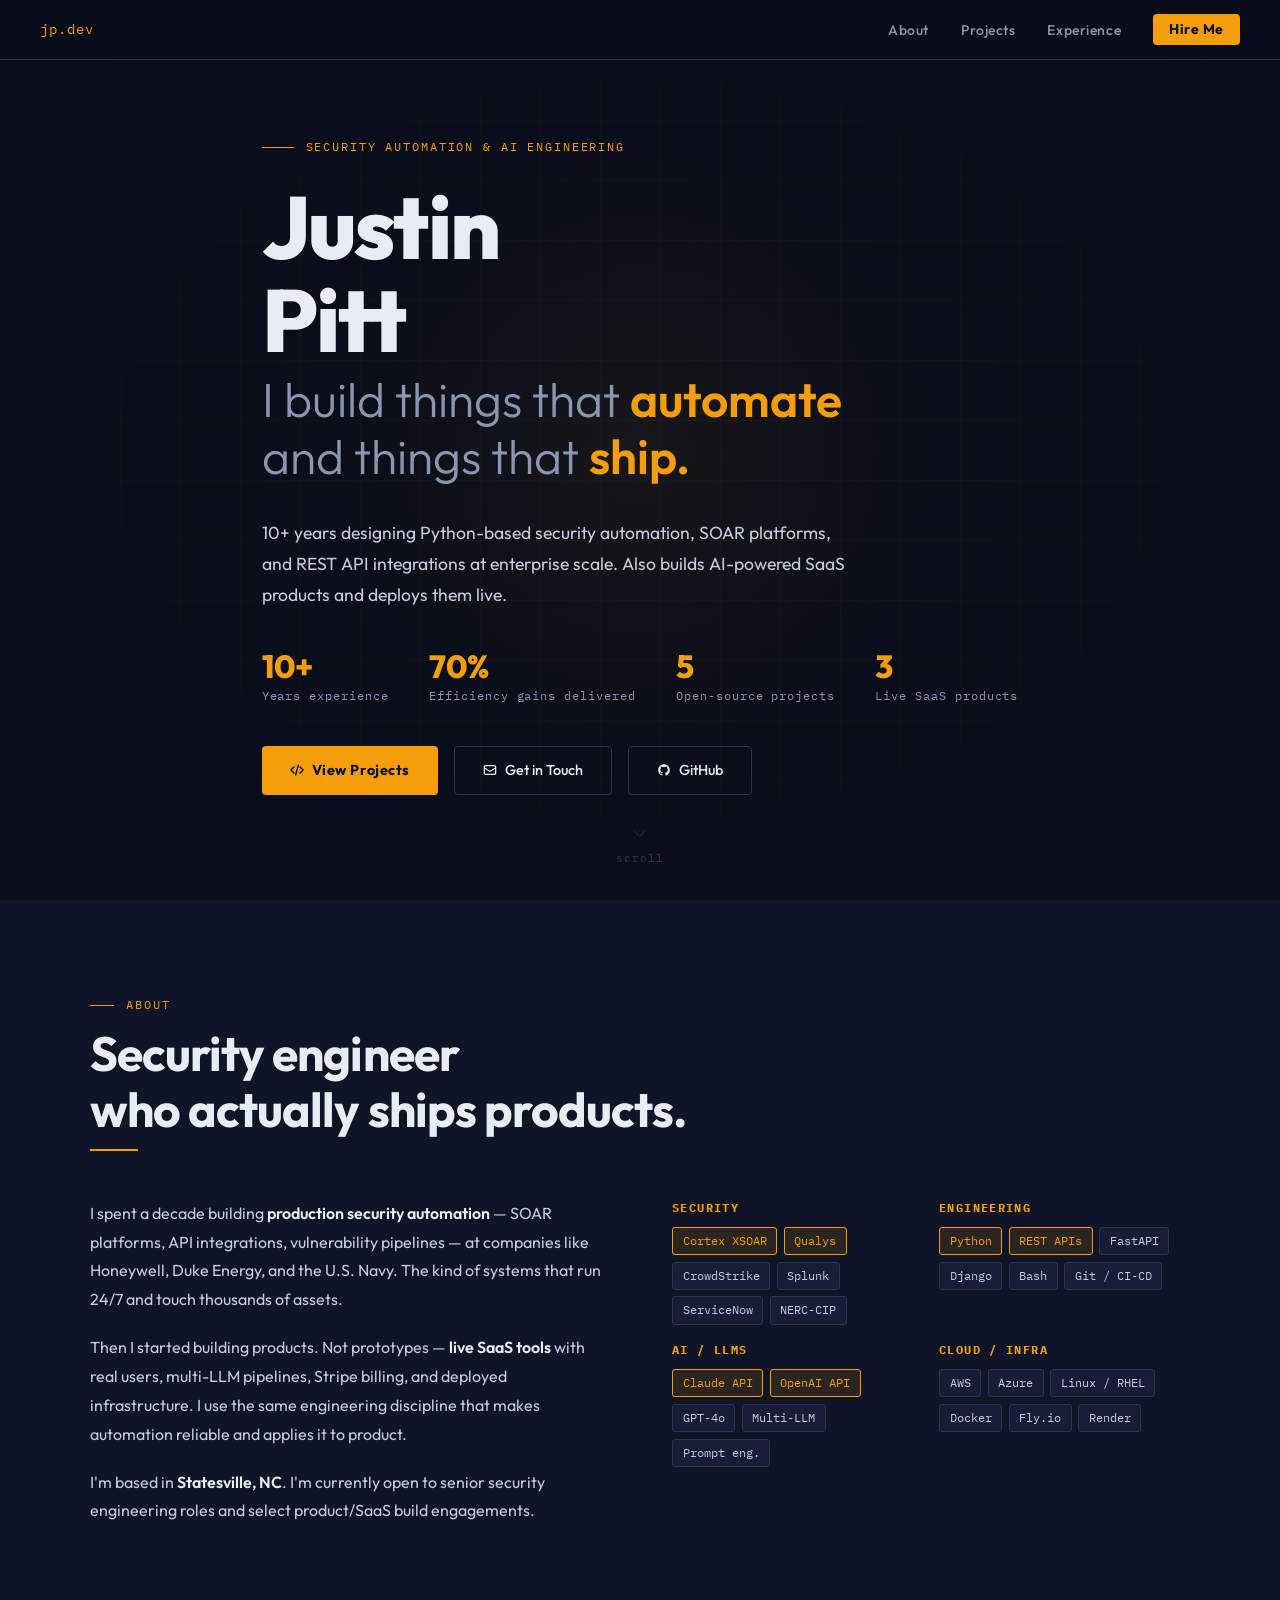
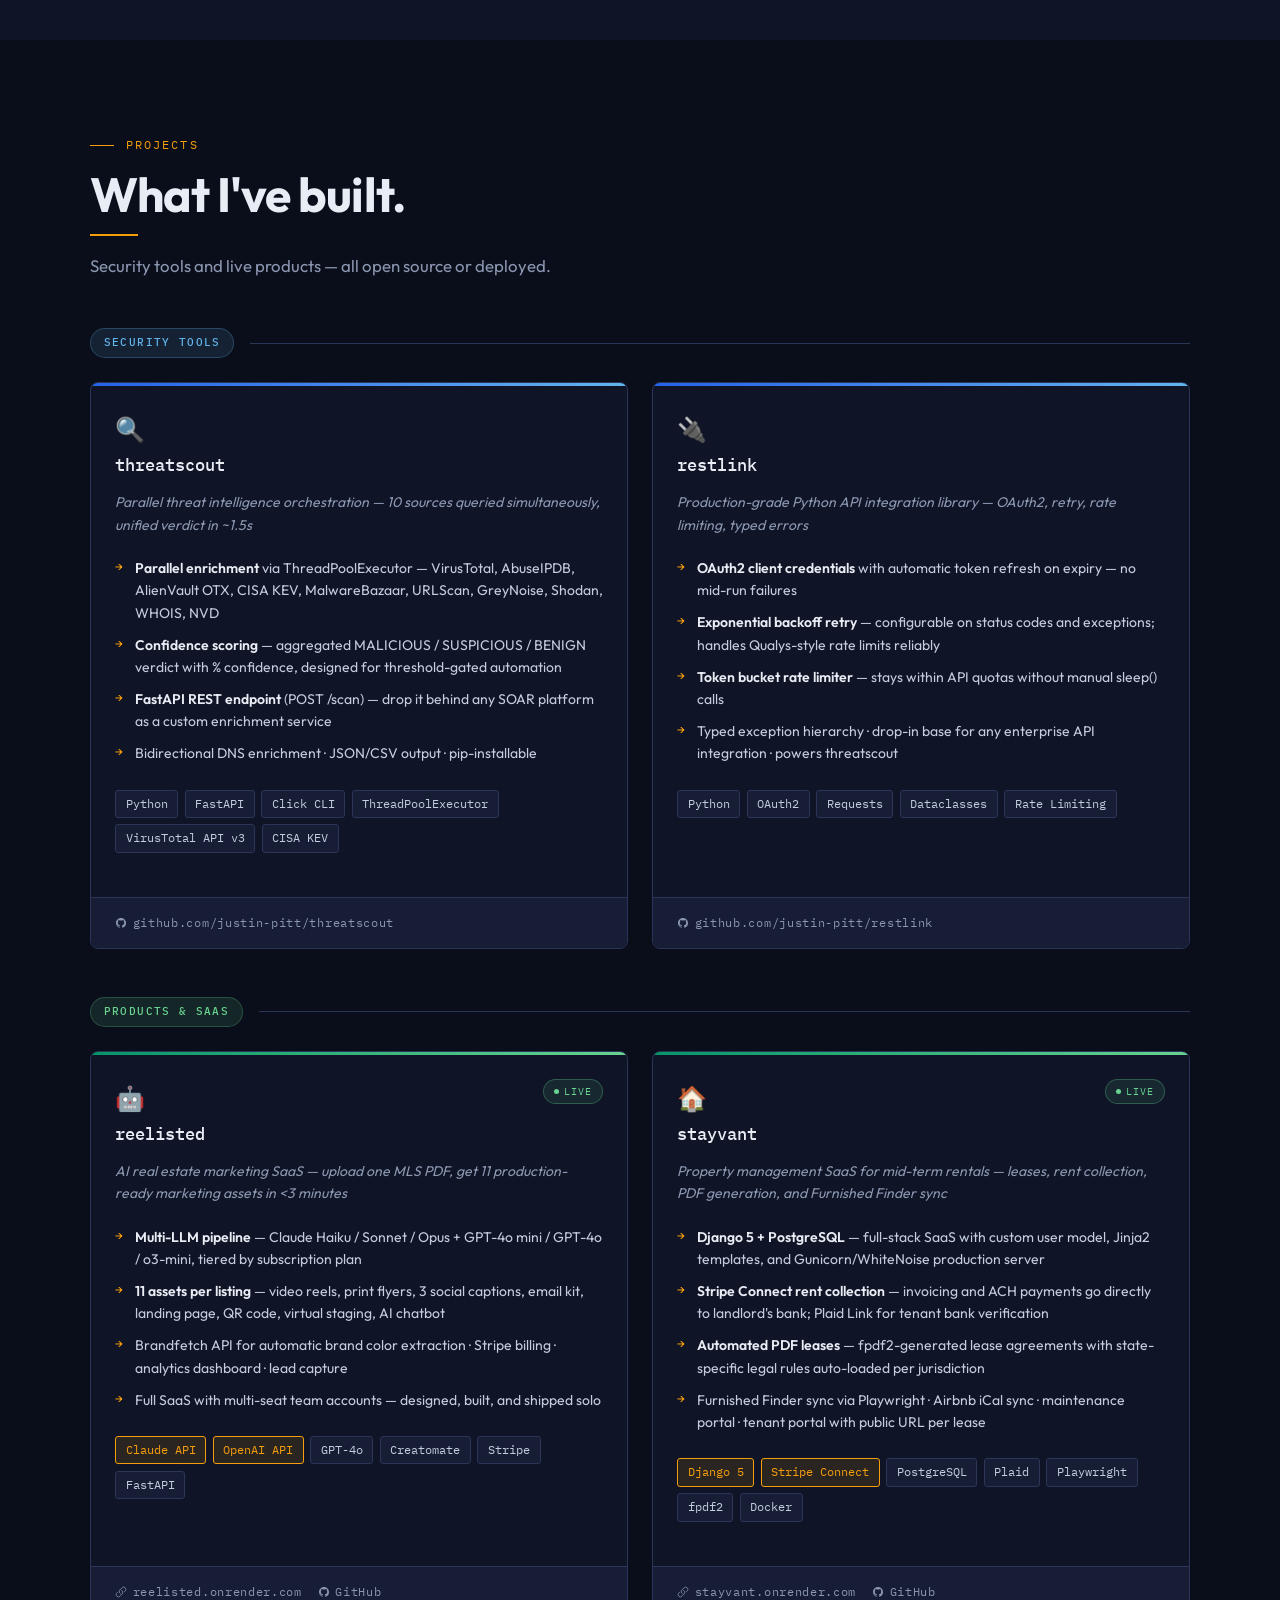
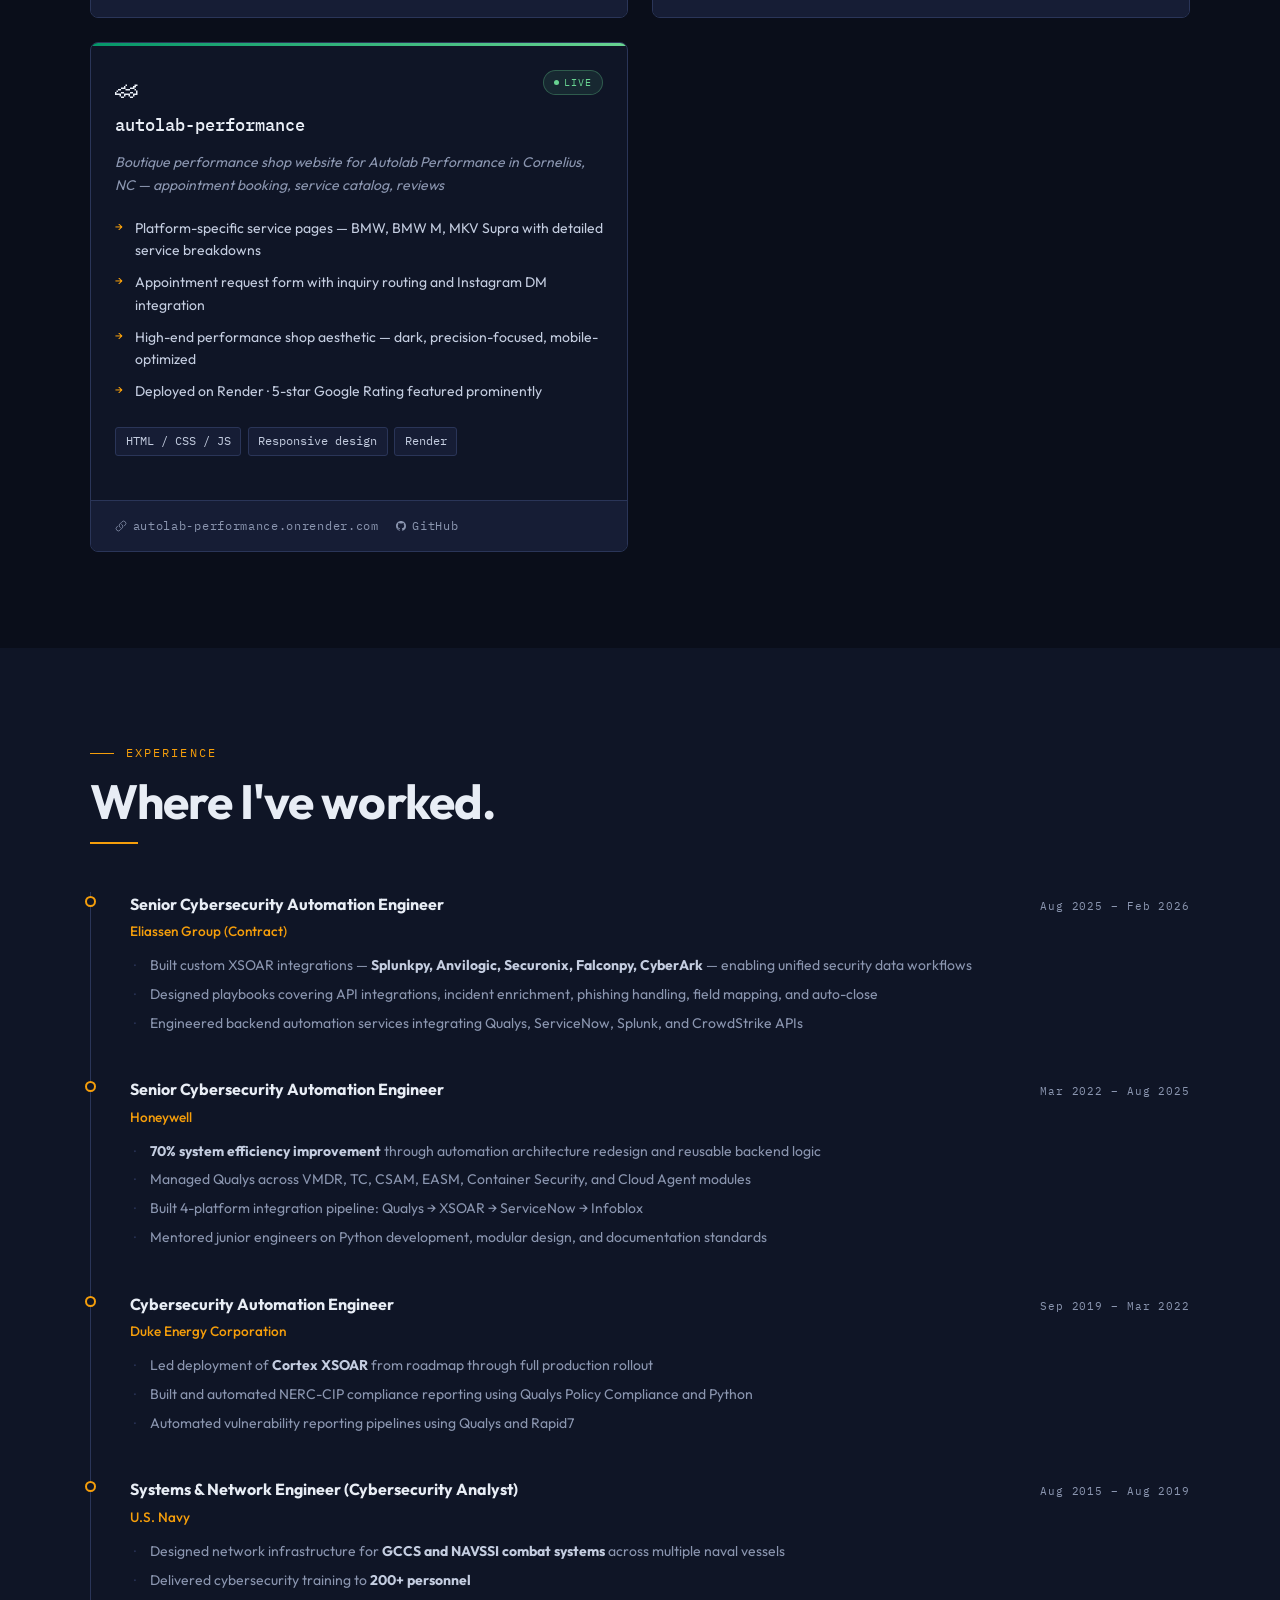
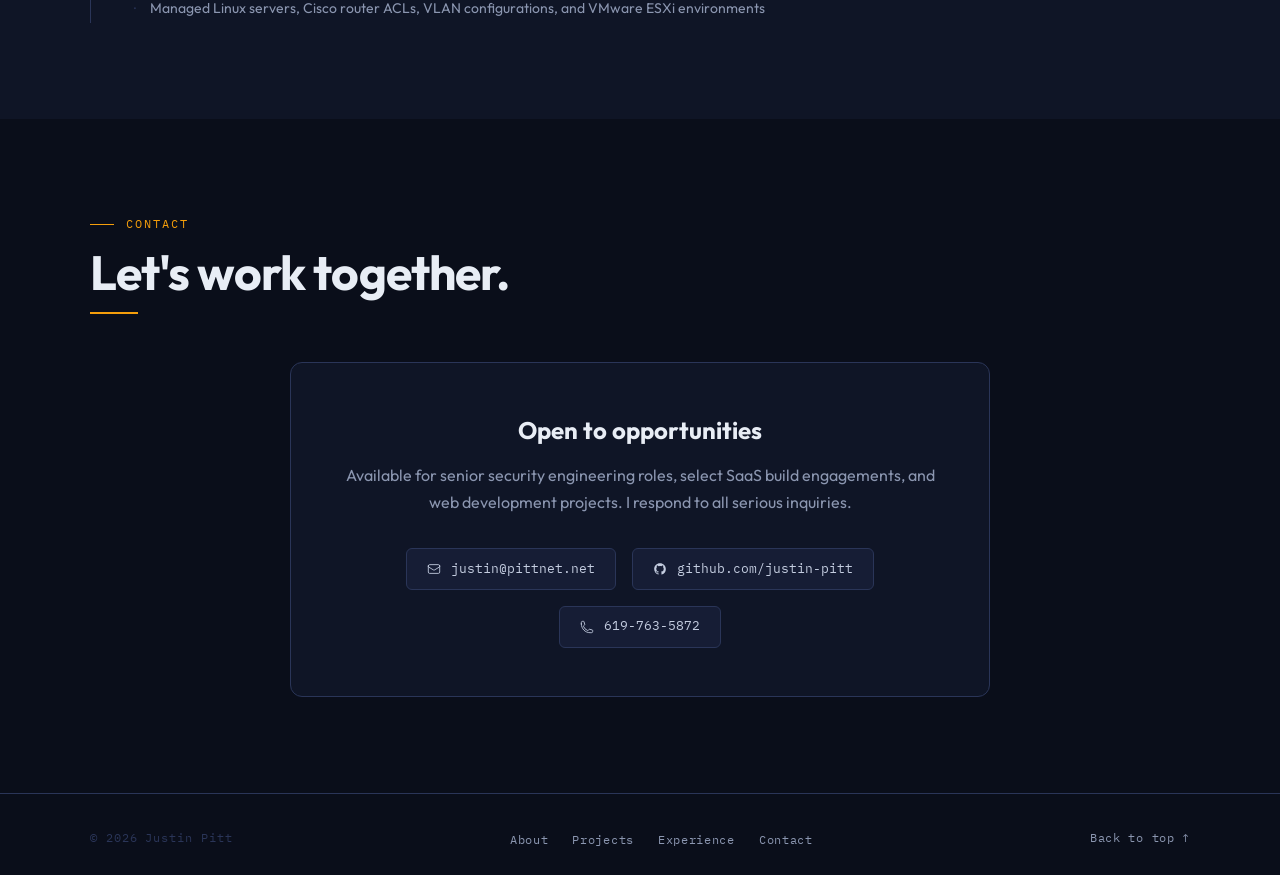
==== index.html @ 59962d09 "Initial portfolio site — split HTML/CSS/JS, add stayvant, mobile nav - Split monolithic portfolio_in" ====
<!DOCTYPE html>
<html lang="en">
<head>
  <meta charset="UTF-8" />
  <meta name="viewport" content="width=device-width, initial-scale=1.0" />
  <title>Justin Pitt — Security Automation & AI Engineering</title>
  <meta name="description" content="Senior cybersecurity automation engineer and product builder. 10+ years building SOAR platforms, Python integrations, and AI-powered products." />

  <!-- Open Graph -->
  <meta property="og:title" content="Justin Pitt — Security Automation & AI Engineering" />
  <meta property="og:description" content="Senior cybersecurity automation engineer and product builder. 10+ years building SOAR platforms, Python integrations, and AI-powered products." />
  <meta property="og:type" content="website" />

  <!-- Favicon -->
  <link rel="icon" href="data:image/svg+xml,<svg xmlns='http://www.w3.org/2000/svg' viewBox='0 0 100 100'><rect width='100' height='100' rx='12' fill='%230a0e1a'/><text x='50' y='68' font-family='monospace' font-size='52' font-weight='bold' fill='%23f59e0b' text-anchor='middle'>JP</text></svg>" />

  <link rel="preconnect" href="https://fonts.googleapis.com" />
  <link rel="preconnect" href="https://fonts.gstatic.com" crossorigin />
  <link href="https://fonts.googleapis.com/css2?family=Outfit:wght@300;400;500;600;700;800&family=IBM+Plex+Mono:wght@400;500&display=swap" rel="stylesheet" />
  <link rel="stylesheet" href="css/style.css" />
  <script src="js/main.js" defer></script>
</head>
<body>

  <!-- NAV -->
  <nav>
    <span class="nav-logo">jp.dev</span>
    <button class="hamburger" aria-label="Toggle navigation">
      <span></span>
      <span></span>
      <span></span>
    </button>
    <ul class="nav-links">
      <li><a href="#about">About</a></li>
      <li><a href="#projects">Projects</a></li>
      <li><a href="#experience">Experience</a></li>
      <li><a href="#contact" class="nav-cta">Hire Me</a></li>
    </ul>
  </nav>

  <!-- HERO -->
  <section id="hero">
    <div class="hero-grid"></div>
    <div class="hero-glow"></div>
    <div class="hero-inner">
      <div class="hero-eyebrow">Security Automation &amp; AI Engineering</div>
      <h1>
        <span class="name-accent">Justin</span><br>
        <span class="name-accent">Pitt</span>
      </h1>
      <div class="hero-title-line2">
        I build things that <em>automate</em><br>and things that <em>ship.</em>
      </div>
      <p class="hero-desc">
        10+ years designing Python-based security automation, SOAR platforms, and REST API integrations at enterprise scale. Also builds AI-powered SaaS products and deploys them live.
      </p>
      <div class="hero-stats">
        <div class="stat">
          <span class="stat-num">10+</span>
          <span class="stat-label">Years experience</span>
        </div>
        <div class="stat">
          <span class="stat-num">70%</span>
          <span class="stat-label">Efficiency gains delivered</span>
        </div>
        <div class="stat">
          <span class="stat-num">5</span>
          <span class="stat-label">Open-source projects</span>
        </div>
        <div class="stat">
          <span class="stat-num">3</span>
          <span class="stat-label">Live SaaS products</span>
        </div>
      </div>
      <div class="hero-actions">
        <a href="#projects" class="btn-primary">
          <svg xmlns="http://www.w3.org/2000/svg" fill="none" viewBox="0 0 24 24" stroke-width="2.5" stroke="currentColor" width="14" height="14"><path stroke-linecap="round" stroke-linejoin="round" d="M17.25 6.75 22.5 12l-5.25 5.25m-10.5 0L1.5 12l5.25-5.25m7.5-3-4.5 16.5"/></svg>
          View Projects
        </a>
        <a href="#contact" class="btn-secondary">
          <svg xmlns="http://www.w3.org/2000/svg" fill="none" viewBox="0 0 24 24" stroke-width="2" stroke="currentColor" width="14" height="14"><path stroke-linecap="round" stroke-linejoin="round" d="M21.75 6.75v10.5a2.25 2.25 0 0 1-2.25 2.25h-15a2.25 2.25 0 0 1-2.25-2.25V6.75m19.5 0A2.25 2.25 0 0 0 19.5 4.5h-15a2.25 2.25 0 0 0-2.25 2.25m19.5 0v.243a2.25 2.25 0 0 1-1.07 1.916l-7.5 4.615a2.25 2.25 0 0 1-2.36 0L3.32 8.91a2.25 2.25 0 0 1-1.07-1.916V6.75"/></svg>
          Get in Touch
        </a>
        <a href="https://github.com/justin-pitt" target="_blank" rel="noopener" class="btn-secondary">
          <svg xmlns="http://www.w3.org/2000/svg" viewBox="0 0 24 24" fill="currentColor" width="14" height="14"><path d="M12 2C6.477 2 2 6.484 2 12.017c0 4.425 2.865 8.18 6.839 9.504.5.092.682-.217.682-.483 0-.237-.008-.868-.013-1.703-2.782.605-3.369-1.343-3.369-1.343-.454-1.158-1.11-1.466-1.11-1.466-.908-.62.069-.608.069-.608 1.003.07 1.531 1.032 1.531 1.032.892 1.53 2.341 1.088 2.91.832.092-.647.35-1.088.636-1.338-2.22-.253-4.555-1.113-4.555-4.951 0-1.093.39-1.988 1.029-2.688-.103-.253-.446-1.272.098-2.65 0 0 .84-.27 2.75 1.026A9.564 9.564 0 0112 6.844c.85.004 1.705.115 2.504.337 1.909-1.296 2.747-1.027 2.747-1.027.546 1.379.202 2.398.1 2.651.64.7 1.028 1.595 1.028 2.688 0 3.848-2.339 4.695-4.566 4.943.359.309.678.92.678 1.855 0 1.338-.012 2.419-.012 2.747 0 .268.18.58.688.482A10.019 10.019 0 0022 12.017C22 6.484 17.522 2 12 2z"/></svg>
          GitHub
        </a>
      </div>
    </div>
    <div class="scroll-hint">
      <svg xmlns="http://www.w3.org/2000/svg" fill="none" viewBox="0 0 24 24" stroke-width="1.5" stroke="currentColor"><path stroke-linecap="round" stroke-linejoin="round" d="m19.5 8.25-7.5 7.5-7.5-7.5"/></svg>
      scroll
    </div>
  </section>

  <!-- ABOUT -->
  <section id="about">
    <div class="section-inner">
      <div class="section-label">About</div>
      <h2>Security engineer<br>who actually ships products.</h2>
      <div class="about-grid fade-in">
        <div class="about-text">
          <p>
            I spent a decade building <strong>production security automation</strong> — SOAR platforms, API integrations, vulnerability pipelines — at companies like Honeywell, Duke Energy, and the U.S. Navy. The kind of systems that run 24/7 and touch thousands of assets.
          </p>
          <p>
            Then I started building products. Not prototypes — <strong>live SaaS tools</strong> with real users, multi-LLM pipelines, Stripe billing, and deployed infrastructure. I use the same engineering discipline that makes automation reliable and applies it to product.
          </p>
          <p>
            I'm based in <strong>Statesville, NC</strong>. I'm currently open to senior security engineering roles and select product/SaaS build engagements.
          </p>
        </div>
        <div>
          <div class="skills-grid">
            <div class="skill-group">
              <h4>Security</h4>
              <div class="skill-tags">
                <span class="tag highlight">Cortex XSOAR</span>
                <span class="tag highlight">Qualys</span>
                <span class="tag">CrowdStrike</span>
                <span class="tag">Splunk</span>
                <span class="tag">ServiceNow</span>
                <span class="tag">NERC-CIP</span>
              </div>
            </div>
            <div class="skill-group">
              <h4>Engineering</h4>
              <div class="skill-tags">
                <span class="tag highlight">Python</span>
                <span class="tag highlight">REST APIs</span>
                <span class="tag">FastAPI</span>
                <span class="tag">Django</span>
                <span class="tag">Bash</span>
                <span class="tag">Git / CI-CD</span>
              </div>
            </div>
            <div class="skill-group">
              <h4>AI / LLMs</h4>
              <div class="skill-tags">
                <span class="tag highlight">Claude API</span>
                <span class="tag highlight">OpenAI API</span>
                <span class="tag">GPT-4o</span>
                <span class="tag">Multi-LLM</span>
                <span class="tag">Prompt eng.</span>
              </div>
            </div>
            <div class="skill-group">
              <h4>Cloud / Infra</h4>
              <div class="skill-tags">
                <span class="tag">AWS</span>
                <span class="tag">Azure</span>
                <span class="tag">Linux / RHEL</span>
                <span class="tag">Docker</span>
                <span class="tag">Fly.io</span>
                <span class="tag">Render</span>
              </div>
            </div>
          </div>
        </div>
      </div>
    </div>
  </section>

  <!-- PROJECTS -->
  <section id="projects">
    <div class="section-inner">
      <div class="section-label">Projects</div>
      <h2>What I've built.</h2>
      <p class="section-subtitle">Security tools and live products — all open source or deployed.</p>

      <!-- Security Track -->
      <div class="track-header fade-in">
        <span class="track-pill track-security">Security Tools</span>
        <div class="track-divider"></div>
      </div>
      <div class="projects-grid">

        <!-- threatscout -->
        <div class="project-card fade-in">
          <div class="card-accent-bar accent-security"></div>
          <div class="card-body">
            <div class="card-header">
              <div class="card-title-group">
                <span class="card-emoji">&#x1F50D;</span>
                <div class="card-title">threatscout</div>
              </div>
            </div>
            <div class="card-tagline">Parallel threat intelligence orchestration — 10 sources queried simultaneously, unified verdict in ~1.5s</div>
            <ul class="card-bullets">
              <li><strong>Parallel enrichment</strong> via ThreadPoolExecutor — VirusTotal, AbuseIPDB, AlienVault OTX, CISA KEV, MalwareBazaar, URLScan, GreyNoise, Shodan, WHOIS, NVD</li>
              <li><strong>Confidence scoring</strong> — aggregated MALICIOUS / SUSPICIOUS / BENIGN verdict with % confidence, designed for threshold-gated automation</li>
              <li><strong>FastAPI REST endpoint</strong> (POST /scan) — drop it behind any SOAR platform as a custom enrichment service</li>
              <li>Bidirectional DNS enrichment · JSON/CSV output · pip-installable</li>
            </ul>
            <div class="card-tech">
              <span class="tag">Python</span>
              <span class="tag">FastAPI</span>
              <span class="tag">Click CLI</span>
              <span class="tag">ThreadPoolExecutor</span>
              <span class="tag">VirusTotal API v3</span>
              <span class="tag">CISA KEV</span>
            </div>
          </div>
          <div class="card-footer">
            <a href="https://github.com/justin-pitt/threatscout" target="_blank" rel="noopener" class="card-link">
              <svg xmlns="http://www.w3.org/2000/svg" viewBox="0 0 24 24" fill="currentColor"><path d="M12 2C6.477 2 2 6.484 2 12.017c0 4.425 2.865 8.18 6.839 9.504.5.092.682-.217.682-.483 0-.237-.008-.868-.013-1.703-2.782.605-3.369-1.343-3.369-1.343-.454-1.158-1.11-1.466-1.11-1.466-.908-.62.069-.608.069-.608 1.003.07 1.531 1.032 1.531 1.032.892 1.53 2.341 1.088 2.91.832.092-.647.35-1.088.636-1.338-2.22-.253-4.555-1.113-4.555-4.951 0-1.093.39-1.988 1.029-2.688-.103-.253-.446-1.272.098-2.65 0 0 .84-.27 2.75 1.026A9.564 9.564 0 0112 6.844c.85.004 1.705.115 2.504.337 1.909-1.296 2.747-1.027 2.747-1.027.546 1.379.202 2.398.1 2.651.64.7 1.028 1.595 1.028 2.688 0 3.848-2.339 4.695-4.566 4.943.359.309.678.92.678 1.855 0 1.338-.012 2.419-.012 2.747 0 .268.18.58.688.482A10.019 10.019 0 0022 12.017C22 6.484 17.522 2 12 2z"/></svg>
              github.com/justin-pitt/threatscout
            </a>
          </div>
        </div>

        <!-- restlink -->
        <div class="project-card fade-in">
          <div class="card-accent-bar accent-security"></div>
          <div class="card-body">
            <div class="card-header">
              <div class="card-title-group">
                <span class="card-emoji">&#x1F50C;</span>
                <div class="card-title">restlink</div>
              </div>
            </div>
            <div class="card-tagline">Production-grade Python API integration library — OAuth2, retry, rate limiting, typed errors</div>
            <ul class="card-bullets">
              <li><strong>OAuth2 client credentials</strong> with automatic token refresh on expiry — no mid-run failures</li>
              <li><strong>Exponential backoff retry</strong> — configurable on status codes and exceptions; handles Qualys-style rate limits reliably</li>
              <li><strong>Token bucket rate limiter</strong> — stays within API quotas without manual sleep() calls</li>
              <li>Typed exception hierarchy · drop-in base for any enterprise API integration · powers threatscout</li>
            </ul>
            <div class="card-tech">
              <span class="tag">Python</span>
              <span class="tag">OAuth2</span>
              <span class="tag">Requests</span>
              <span class="tag">Dataclasses</span>
              <span class="tag">Rate Limiting</span>
            </div>
          </div>
          <div class="card-footer">
            <a href="https://github.com/justin-pitt/restlink" target="_blank" rel="noopener" class="card-link">
              <svg xmlns="http://www.w3.org/2000/svg" viewBox="0 0 24 24" fill="currentColor"><path d="M12 2C6.477 2 2 6.484 2 12.017c0 4.425 2.865 8.18 6.839 9.504.5.092.682-.217.682-.483 0-.237-.008-.868-.013-1.703-2.782.605-3.369-1.343-3.369-1.343-.454-1.158-1.11-1.466-1.11-1.466-.908-.62.069-.608.069-.608 1.003.07 1.531 1.032 1.531 1.032.892 1.53 2.341 1.088 2.91.832.092-.647.35-1.088.636-1.338-2.22-.253-4.555-1.113-4.555-4.951 0-1.093.39-1.988 1.029-2.688-.103-.253-.446-1.272.098-2.65 0 0 .84-.27 2.75 1.026A9.564 9.564 0 0112 6.844c.85.004 1.705.115 2.504.337 1.909-1.296 2.747-1.027 2.747-1.027.546 1.379.202 2.398.1 2.651.64.7 1.028 1.595 1.028 2.688 0 3.848-2.339 4.695-4.566 4.943.359.309.678.92.678 1.855 0 1.338-.012 2.419-.012 2.747 0 .268.18.58.688.482A10.019 10.019 0 0022 12.017C22 6.484 17.522 2 12 2z"/></svg>
              github.com/justin-pitt/restlink
            </a>
          </div>
        </div>

      </div>

      <!-- Product Track -->
      <div class="track-header fade-in">
        <span class="track-pill track-product">Products &amp; SaaS</span>
        <div class="track-divider"></div>
      </div>
      <div class="projects-grid">

        <!-- reelisted -->
        <div class="project-card fade-in">
          <div class="card-accent-bar accent-product"></div>
          <div class="card-body">
            <div class="card-header">
              <div class="card-title-group">
                <span class="card-emoji">&#x1F916;</span>
                <div class="card-title">reelisted</div>
              </div>
              <span class="card-live">LIVE</span>
            </div>
            <div class="card-tagline">AI real estate marketing SaaS — upload one MLS PDF, get 11 production-ready marketing assets in &lt;3 minutes</div>
            <ul class="card-bullets">
              <li><strong>Multi-LLM pipeline</strong> — Claude Haiku / Sonnet / Opus + GPT-4o mini / GPT-4o / o3-mini, tiered by subscription plan</li>
              <li><strong>11 assets per listing</strong> — video reels, print flyers, 3 social captions, email kit, landing page, QR code, virtual staging, AI chatbot</li>
              <li>Brandfetch API for automatic brand color extraction · Stripe billing · analytics dashboard · lead capture</li>
              <li>Full SaaS with multi-seat team accounts — designed, built, and shipped solo</li>
            </ul>
            <div class="card-tech">
              <span class="tag highlight">Claude API</span>
              <span class="tag highlight">OpenAI API</span>
              <span class="tag">GPT-4o</span>
              <span class="tag">Creatomate</span>
              <span class="tag">Stripe</span>
              <span class="tag">FastAPI</span>
            </div>
          </div>
          <div class="card-footer">
            <a href="https://reelisted.onrender.com" target="_blank" rel="noopener" class="card-link">
              <svg xmlns="http://www.w3.org/2000/svg" fill="none" viewBox="0 0 24 24" stroke-width="1.5" stroke="currentColor"><path stroke-linecap="round" stroke-linejoin="round" d="M13.19 8.688a4.5 4.5 0 0 1 1.242 7.244l-4.5 4.5a4.5 4.5 0 0 1-6.364-6.364l1.757-1.757m13.35-.622 1.757-1.757a4.5 4.5 0 0 0-6.364-6.364l-4.5 4.5a4.5 4.5 0 0 0 1.242 7.244"/></svg>
              reelisted.onrender.com
            </a>
            <a href="https://github.com/justin-pitt/reelisted" target="_blank" rel="noopener" class="card-link">
              <svg xmlns="http://www.w3.org/2000/svg" viewBox="0 0 24 24" fill="currentColor"><path d="M12 2C6.477 2 2 6.484 2 12.017c0 4.425 2.865 8.18 6.839 9.504.5.092.682-.217.682-.483 0-.237-.008-.868-.013-1.703-2.782.605-3.369-1.343-3.369-1.343-.454-1.158-1.11-1.466-1.11-1.466-.908-.62.069-.608.069-.608 1.003.07 1.531 1.032 1.531 1.032.892 1.53 2.341 1.088 2.91.832.092-.647.35-1.088.636-1.338-2.22-.253-4.555-1.113-4.555-4.951 0-1.093.39-1.988 1.029-2.688-.103-.253-.446-1.272.098-2.65 0 0 .84-.27 2.75 1.026A9.564 9.564 0 0112 6.844c.85.004 1.705.115 2.504.337 1.909-1.296 2.747-1.027 2.747-1.027.546 1.379.202 2.398.1 2.651.64.7 1.028 1.595 1.028 2.688 0 3.848-2.339 4.695-4.566 4.943.359.309.678.92.678 1.855 0 1.338-.012 2.419-.012 2.747 0 .268.18.58.688.482A10.019 10.019 0 0022 12.017C22 6.484 17.522 2 12 2z"/></svg>
              GitHub
            </a>
          </div>
        </div>

        <!-- stayvant -->
        <div class="project-card fade-in">
          <div class="card-accent-bar accent-product"></div>
          <div class="card-body">
            <div class="card-header">
              <div class="card-title-group">
                <span class="card-emoji">&#x1F3E0;</span>
                <div class="card-title">stayvant</div>
              </div>
              <span class="card-live">LIVE</span>
            </div>
            <div class="card-tagline">Property management SaaS for mid-term rentals — leases, rent collection, PDF generation, and Furnished Finder sync</div>
            <ul class="card-bullets">
              <li><strong>Django 5 + PostgreSQL</strong> — full-stack SaaS with custom user model, Jinja2 templates, and Gunicorn/WhiteNoise production server</li>
              <li><strong>Stripe Connect rent collection</strong> — invoicing and ACH payments go directly to landlord's bank; Plaid Link for tenant bank verification</li>
              <li><strong>Automated PDF leases</strong> — fpdf2-generated lease agreements with state-specific legal rules auto-loaded per jurisdiction</li>
              <li>Furnished Finder sync via Playwright · Airbnb iCal sync · maintenance portal · tenant portal with public URL per lease</li>
            </ul>
            <div class="card-tech">
              <span class="tag highlight">Django 5</span>
              <span class="tag highlight">Stripe Connect</span>
              <span class="tag">PostgreSQL</span>
              <span class="tag">Plaid</span>
              <span class="tag">Playwright</span>
              <span class="tag">fpdf2</span>
              <span class="tag">Docker</span>
            </div>
          </div>
          <div class="card-footer">
            <a href="https://stayvant.onrender.com" target="_blank" rel="noopener" class="card-link">
              <svg xmlns="http://www.w3.org/2000/svg" fill="none" viewBox="0 0 24 24" stroke-width="1.5" stroke="currentColor"><path stroke-linecap="round" stroke-linejoin="round" d="M13.19 8.688a4.5 4.5 0 0 1 1.242 7.244l-4.5 4.5a4.5 4.5 0 0 1-6.364-6.364l1.757-1.757m13.35-.622 1.757-1.757a4.5 4.5 0 0 0-6.364-6.364l-4.5 4.5a4.5 4.5 0 0 0 1.242 7.244"/></svg>
              stayvant.onrender.com
            </a>
            <a href="https://github.com/justin-pitt/stayvant" target="_blank" rel="noopener" class="card-link">
              <svg xmlns="http://www.w3.org/2000/svg" viewBox="0 0 24 24" fill="currentColor"><path d="M12 2C6.477 2 2 6.484 2 12.017c0 4.425 2.865 8.18 6.839 9.504.5.092.682-.217.682-.483 0-.237-.008-.868-.013-1.703-2.782.605-3.369-1.343-3.369-1.343-.454-1.158-1.11-1.466-1.11-1.466-.908-.62.069-.608.069-.608 1.003.07 1.531 1.032 1.531 1.032.892 1.53 2.341 1.088 2.91.832.092-.647.35-1.088.636-1.338-2.22-.253-4.555-1.113-4.555-4.951 0-1.093.39-1.988 1.029-2.688-.103-.253-.446-1.272.098-2.65 0 0 .84-.27 2.75 1.026A9.564 9.564 0 0112 6.844c.85.004 1.705.115 2.504.337 1.909-1.296 2.747-1.027 2.747-1.027.546 1.379.202 2.398.1 2.651.64.7 1.028 1.595 1.028 2.688 0 3.848-2.339 4.695-4.566 4.943.359.309.678.92.678 1.855 0 1.338-.012 2.419-.012 2.747 0 .268.18.58.688.482A10.019 10.019 0 0022 12.017C22 6.484 17.522 2 12 2z"/></svg>
              GitHub
            </a>
          </div>
        </div>

        <!-- autolab -->
        <div class="project-card fade-in">
          <div class="card-accent-bar accent-product"></div>
          <div class="card-body">
            <div class="card-header">
              <div class="card-title-group">
                <span class="card-emoji">&#x1F3CE;</span>
                <div class="card-title">autolab-performance</div>
              </div>
              <span class="card-live">LIVE</span>
            </div>
            <div class="card-tagline">Boutique performance shop website for Autolab Performance in Cornelius, NC — appointment booking, service catalog, reviews</div>
            <ul class="card-bullets">
              <li>Platform-specific service pages — BMW, BMW M, MKV Supra with detailed service breakdowns</li>
              <li>Appointment request form with inquiry routing and Instagram DM integration</li>
              <li>High-end performance shop aesthetic — dark, precision-focused, mobile-optimized</li>
              <li>Deployed on Render · 5-star Google Rating featured prominently</li>
            </ul>
            <div class="card-tech">
              <span class="tag">HTML / CSS / JS</span>
              <span class="tag">Responsive design</span>
              <span class="tag">Render</span>
            </div>
          </div>
          <div class="card-footer">
            <a href="https://autolab-performance.onrender.com" target="_blank" rel="noopener" class="card-link">
              <svg xmlns="http://www.w3.org/2000/svg" fill="none" viewBox="0 0 24 24" stroke-width="1.5" stroke="currentColor"><path stroke-linecap="round" stroke-linejoin="round" d="M13.19 8.688a4.5 4.5 0 0 1 1.242 7.244l-4.5 4.5a4.5 4.5 0 0 1-6.364-6.364l1.757-1.757m13.35-.622 1.757-1.757a4.5 4.5 0 0 0-6.364-6.364l-4.5 4.5a4.5 4.5 0 0 0 1.242 7.244"/></svg>
              autolab-performance.onrender.com
            </a>
            <a href="https://github.com/justin-pitt/autolab-performance-py" target="_blank" rel="noopener" class="card-link">
              <svg xmlns="http://www.w3.org/2000/svg" viewBox="0 0 24 24" fill="currentColor"><path d="M12 2C6.477 2 2 6.484 2 12.017c0 4.425 2.865 8.18 6.839 9.504.5.092.682-.217.682-.483 0-.237-.008-.868-.013-1.703-2.782.605-3.369-1.343-3.369-1.343-.454-1.158-1.11-1.466-1.11-1.466-.908-.62.069-.608.069-.608 1.003.07 1.531 1.032 1.531 1.032.892 1.53 2.341 1.088 2.91.832.092-.647.35-1.088.636-1.338-2.22-.253-4.555-1.113-4.555-4.951 0-1.093.39-1.988 1.029-2.688-.103-.253-.446-1.272.098-2.65 0 0 .84-.27 2.75 1.026A9.564 9.564 0 0112 6.844c.85.004 1.705.115 2.504.337 1.909-1.296 2.747-1.027 2.747-1.027.546 1.379.202 2.398.1 2.651.64.7 1.028 1.595 1.028 2.688 0 3.848-2.339 4.695-4.566 4.943.359.309.678.92.678 1.855 0 1.338-.012 2.419-.012 2.747 0 .268.18.58.688.482A10.019 10.019 0 0022 12.017C22 6.484 17.522 2 12 2z"/></svg>
              GitHub
            </a>
          </div>
        </div>

      </div>
    </div>
  </section>

  <!-- EXPERIENCE -->
  <section id="experience">
    <div class="section-inner">
      <div class="section-label">Experience</div>
      <h2>Where I've worked.</h2>
      <div class="timeline fade-in">

        <div class="timeline-item">
          <div class="timeline-dot"></div>
          <div class="tl-header">
            <div class="tl-role">Senior Cybersecurity Automation Engineer</div>
            <span class="tl-period">Aug 2025 – Feb 2026</span>
          </div>
          <div class="tl-company">Eliassen Group (Contract)</div>
          <ul class="tl-bullets">
            <li>Built custom XSOAR integrations — <strong>Splunkpy, Anvilogic, Securonix, Falconpy, CyberArk</strong> — enabling unified security data workflows</li>
            <li>Designed playbooks covering API integrations, incident enrichment, phishing handling, field mapping, and auto-close</li>
            <li>Engineered backend automation services integrating Qualys, ServiceNow, Splunk, and CrowdStrike APIs</li>
          </ul>
        </div>

        <div class="timeline-item">
          <div class="timeline-dot"></div>
          <div class="tl-header">
            <div class="tl-role">Senior Cybersecurity Automation Engineer</div>
            <span class="tl-period">Mar 2022 – Aug 2025</span>
          </div>
          <div class="tl-company">Honeywell</div>
          <ul class="tl-bullets">
            <li><strong>70% system efficiency improvement</strong> through automation architecture redesign and reusable backend logic</li>
            <li>Managed Qualys across VMDR, TC, CSAM, EASM, Container Security, and Cloud Agent modules</li>
            <li>Built 4-platform integration pipeline: Qualys → XSOAR → ServiceNow → Infoblox</li>
            <li>Mentored junior engineers on Python development, modular design, and documentation standards</li>
          </ul>
        </div>

        <div class="timeline-item">
          <div class="timeline-dot"></div>
          <div class="tl-header">
            <div class="tl-role">Cybersecurity Automation Engineer</div>
            <span class="tl-period">Sep 2019 – Mar 2022</span>
          </div>
          <div class="tl-company">Duke Energy Corporation</div>
          <ul class="tl-bullets">
            <li>Led deployment of <strong>Cortex XSOAR</strong> from roadmap through full production rollout</li>
            <li>Built and automated NERC-CIP compliance reporting using Qualys Policy Compliance and Python</li>
            <li>Automated vulnerability reporting pipelines using Qualys and Rapid7</li>
          </ul>
        </div>

        <div class="timeline-item">
          <div class="timeline-dot"></div>
          <div class="tl-header">
            <div class="tl-role">Systems &amp; Network Engineer (Cybersecurity Analyst)</div>
            <span class="tl-period">Aug 2015 – Aug 2019</span>
          </div>
          <div class="tl-company">U.S. Navy</div>
          <ul class="tl-bullets">
            <li>Designed network infrastructure for <strong>GCCS and NAVSSI combat systems</strong> across multiple naval vessels</li>
            <li>Delivered cybersecurity training to <strong>200+ personnel</strong></li>
            <li>Managed Linux servers, Cisco router ACLs, VLAN configurations, and VMware ESXi environments</li>
          </ul>
        </div>

      </div>
    </div>
  </section>

  <!-- CONTACT -->
  <section id="contact">
    <div class="section-inner">
      <div class="section-label">Contact</div>
      <h2>Let's work together.</h2>
      <div class="contact-card fade-in">
        <h3>Open to opportunities</h3>
        <p>
          Available for senior security engineering roles, select SaaS build engagements, and web development projects.
          I respond to all serious inquiries.
        </p>
        <div class="contact-links">
          <a href="mailto:justin@pittnet.net" class="contact-item">
            <svg xmlns="http://www.w3.org/2000/svg" fill="none" viewBox="0 0 24 24" stroke-width="1.5" stroke="currentColor"><path stroke-linecap="round" stroke-linejoin="round" d="M21.75 6.75v10.5a2.25 2.25 0 0 1-2.25 2.25h-15a2.25 2.25 0 0 1-2.25-2.25V6.75m19.5 0A2.25 2.25 0 0 0 19.5 4.5h-15a2.25 2.25 0 0 0-2.25 2.25m19.5 0v.243a2.25 2.25 0 0 1-1.07 1.916l-7.5 4.615a2.25 2.25 0 0 1-2.36 0L3.32 8.91a2.25 2.25 0 0 1-1.07-1.916V6.75"/></svg>
            justin@pittnet.net
          </a>
          <a href="https://github.com/justin-pitt" target="_blank" rel="noopener" class="contact-item">
            <svg xmlns="http://www.w3.org/2000/svg" viewBox="0 0 24 24" fill="currentColor"><path d="M12 2C6.477 2 2 6.484 2 12.017c0 4.425 2.865 8.18 6.839 9.504.5.092.682-.217.682-.483 0-.237-.008-.868-.013-1.703-2.782.605-3.369-1.343-3.369-1.343-.454-1.158-1.11-1.466-1.11-1.466-.908-.62.069-.608.069-.608 1.003.07 1.531 1.032 1.531 1.032.892 1.53 2.341 1.088 2.91.832.092-.647.35-1.088.636-1.338-2.22-.253-4.555-1.113-4.555-4.951 0-1.093.39-1.988 1.029-2.688-.103-.253-.446-1.272.098-2.65 0 0 .84-.27 2.75 1.026A9.564 9.564 0 0112 6.844c.85.004 1.705.115 2.504.337 1.909-1.296 2.747-1.027 2.747-1.027.546 1.379.202 2.398.1 2.651.64.7 1.028 1.595 1.028 2.688 0 3.848-2.339 4.695-4.566 4.943.359.309.678.92.678 1.855 0 1.338-.012 2.419-.012 2.747 0 .268.18.58.688.482A10.019 10.019 0 0022 12.017C22 6.484 17.522 2 12 2z"/></svg>
            github.com/justin-pitt
          </a>
          <a href="tel:6197638572" class="contact-item">
            <svg xmlns="http://www.w3.org/2000/svg" fill="none" viewBox="0 0 24 24" stroke-width="1.5" stroke="currentColor"><path stroke-linecap="round" stroke-linejoin="round" d="M2.25 6.75c0 8.284 6.716 15 15 15h2.25a2.25 2.25 0 0 0 2.25-2.25v-1.372c0-.516-.351-.966-.852-1.091l-4.423-1.106c-.44-.11-.902.055-1.173.417l-.97 1.293c-.282.376-.769.542-1.21.38a12.035 12.035 0 0 1-7.143-7.143c-.162-.441.004-.928.38-1.21l1.293-.97c.363-.271.527-.734.417-1.173L6.963 3.102a1.125 1.125 0 0 0-1.091-.852H4.5A2.25 2.25 0 0 0 2.25 4.5v2.25Z"/></svg>
            619-763-5872
          </a>
        </div>
      </div>
    </div>
  </section>

  <!-- FOOTER -->
  <footer>
    <div class="footer-inner">
      <span class="footer-copy">&copy; 2026 Justin Pitt</span>
      <ul class="footer-links">
        <li><a href="#about">About</a></li>
        <li><a href="#projects">Projects</a></li>
        <li><a href="#experience">Experience</a></li>
        <li><a href="#contact">Contact</a></li>
      </ul>
      <a href="#hero" class="back-to-top">Back to top &uarr;</a>
    </div>
  </footer>

</body>
</html>
---- css/style.css ----
*, *::before, *::after { box-sizing: border-box; margin: 0; padding: 0; }

:root {
  --navy:    #0a0e1a;
  --navy2:   #0f1526;
  --navy3:   #161d35;
  --navy4:   #1e2847;
  --border:  #2a3558;
  --amber:   #f59e0b;
  --amber2:  #fbbf24;
  --amber-dim: rgba(245,158,11,0.12);
  --text:    #e8edf5;
  --muted:   #8b96b0;
  --light:   #c4cde0;
  --mono:    'IBM Plex Mono', monospace;
  --sans:    'Outfit', sans-serif;
}

html { scroll-behavior: smooth; }

body {
  background: var(--navy);
  color: var(--text);
  font-family: var(--sans);
  font-size: 16px;
  line-height: 1.6;
  overflow-x: hidden;
}

/* ── NAV ── */
nav {
  position: fixed; top: 0; left: 0; right: 0; z-index: 100;
  background: rgba(10,14,26,0.85);
  backdrop-filter: blur(12px);
  border-bottom: 1px solid var(--border);
  display: flex; align-items: center; justify-content: space-between;
  padding: 0 2.5rem; height: 60px;
}
nav.scrolled {
  background: rgba(10,14,26,0.97);
}
.nav-logo {
  font-family: var(--mono);
  font-size: 0.85rem;
  color: var(--amber);
  letter-spacing: 0.08em;
}
.nav-links { display: flex; gap: 2rem; list-style: none; }
.nav-links a {
  color: var(--muted);
  text-decoration: none;
  font-size: 0.875rem;
  font-weight: 500;
  letter-spacing: 0.04em;
  transition: color 0.2s;
}
.nav-links a:hover { color: var(--amber); }
.nav-cta {
  background: var(--amber);
  color: var(--navy) !important;
  font-weight: 700 !important;
  padding: 0.4rem 1rem;
  border-radius: 4px;
  transition: background 0.2s !important;
}
.nav-cta:hover { background: var(--amber2) !important; color: var(--navy) !important; }

/* ── HAMBURGER ── */
.hamburger {
  display: none;
  flex-direction: column;
  gap: 5px;
  background: none;
  border: none;
  cursor: pointer;
  padding: 4px;
}
.hamburger span {
  display: block;
  width: 22px;
  height: 2px;
  background: var(--text);
  border-radius: 1px;
  transition: transform 0.3s, opacity 0.3s;
}
.hamburger.active span:nth-child(1) {
  transform: translateY(7px) rotate(45deg);
}
.hamburger.active span:nth-child(2) {
  opacity: 0;
}
.hamburger.active span:nth-child(3) {
  transform: translateY(-7px) rotate(-45deg);
}

/* ── HERO ── */
#hero {
  min-height: 100vh;
  display: flex; align-items: center;
  padding: 6rem 2.5rem 4rem;
  position: relative;
  overflow: hidden;
}
.hero-grid {
  position: absolute; inset: 0;
  background-image:
    linear-gradient(rgba(245,158,11,0.03) 1px, transparent 1px),
    linear-gradient(90deg, rgba(245,158,11,0.03) 1px, transparent 1px);
  background-size: 60px 60px;
  mask-image: radial-gradient(ellipse 80% 80% at 50% 50%, black 30%, transparent 100%);
}
.hero-glow {
  position: absolute;
  width: 600px; height: 600px;
  background: radial-gradient(circle, rgba(245,158,11,0.06) 0%, transparent 70%);
  top: 50%; left: 50%; transform: translate(-50%, -50%);
  pointer-events: none;
}
.hero-inner {
  max-width: 900px; margin: 0 auto;
  position: relative; z-index: 1;
}
.hero-eyebrow {
  font-family: var(--mono);
  font-size: 0.78rem;
  color: var(--amber);
  letter-spacing: 0.15em;
  text-transform: uppercase;
  margin-bottom: 1.5rem;
  display: flex; align-items: center; gap: 0.75rem;
}
.hero-eyebrow::before {
  content: '';
  display: block; width: 32px; height: 1px;
  background: var(--amber);
}
h1 {
  font-size: clamp(2.8rem, 7vw, 5.5rem);
  font-weight: 800;
  line-height: 1.05;
  letter-spacing: -0.02em;
  margin-bottom: 0.3rem;
}
h1 .name-dim { color: var(--navy4); }
h1 .name-accent { color: var(--text); }
.hero-title-line2 {
  font-size: clamp(1.6rem, 4vw, 3rem);
  font-weight: 300;
  color: var(--muted);
  line-height: 1.2;
  margin-bottom: 2rem;
}
.hero-title-line2 em {
  font-style: normal;
  color: var(--amber);
  font-weight: 600;
}
.hero-desc {
  font-size: 1.1rem;
  color: var(--light);
  max-width: 600px;
  margin-bottom: 2.5rem;
  line-height: 1.75;
}
.hero-stats {
  display: flex; gap: 2.5rem;
  margin-bottom: 2.5rem;
  flex-wrap: wrap;
}
.stat {
  display: flex; flex-direction: column;
}
.stat-num {
  font-size: 2rem; font-weight: 800;
  color: var(--amber);
  line-height: 1;
}
.stat-label {
  font-size: 0.75rem;
  color: var(--muted);
  font-family: var(--mono);
  letter-spacing: 0.08em;
  margin-top: 0.25rem;
}
.hero-actions { display: flex; gap: 1rem; flex-wrap: wrap; }
.btn-primary {
  display: inline-flex; align-items: center; gap: 0.5rem;
  background: var(--amber);
  color: var(--navy);
  font-family: var(--sans);
  font-weight: 700;
  font-size: 0.9rem;
  letter-spacing: 0.04em;
  padding: 0.75rem 1.75rem;
  border-radius: 4px;
  text-decoration: none;
  transition: background 0.2s, transform 0.15s;
}
.btn-primary:hover { background: var(--amber2); transform: translateY(-1px); }
.btn-secondary {
  display: inline-flex; align-items: center; gap: 0.5rem;
  background: transparent;
  color: var(--text);
  border: 1px solid var(--border);
  font-family: var(--sans);
  font-weight: 500;
  font-size: 0.9rem;
  padding: 0.75rem 1.75rem;
  border-radius: 4px;
  text-decoration: none;
  transition: border-color 0.2s, color 0.2s, transform 0.15s;
}
.btn-secondary:hover { border-color: var(--amber); color: var(--amber); transform: translateY(-1px); }
.scroll-hint {
  position: absolute; bottom: 2rem; left: 50%; transform: translateX(-50%);
  display: flex; flex-direction: column; align-items: center; gap: 0.5rem;
  color: var(--border);
  font-family: var(--mono);
  font-size: 0.7rem;
  letter-spacing: 0.1em;
  animation: pulse 2s infinite;
}
.scroll-hint svg { width: 16px; height: 16px; }
@keyframes pulse { 0%,100%{opacity:0.4} 50%{opacity:1} }

/* ── SECTIONS ── */
section { padding: 6rem 2.5rem; }
.section-inner { max-width: 1100px; margin: 0 auto; }
.section-label {
  font-family: var(--mono);
  font-size: 0.72rem;
  color: var(--amber);
  letter-spacing: 0.18em;
  text-transform: uppercase;
  margin-bottom: 0.75rem;
  display: flex; align-items: center; gap: 0.75rem;
}
.section-label::before {
  content: ''; display: block;
  width: 24px; height: 1px;
  background: var(--amber);
}
h2 {
  font-size: clamp(1.8rem, 4vw, 3rem);
  font-weight: 700;
  letter-spacing: -0.02em;
  line-height: 1.15;
  margin-bottom: 1rem;
}
h2::after {
  content: '';
  display: block;
  width: 48px;
  height: 2px;
  background: var(--amber);
  margin-top: 0.75rem;
}
.section-subtitle {
  color: var(--muted);
  font-size: 1.05rem;
  max-width: 560px;
  line-height: 1.7;
}

/* ── ABOUT ── */
#about { background: var(--navy2); }
.about-grid {
  display: grid;
  grid-template-columns: 1fr 1fr;
  gap: 4rem;
  margin-top: 3rem;
}
.about-text p {
  color: var(--light);
  margin-bottom: 1.2rem;
  line-height: 1.8;
}
.about-text p strong { color: var(--text); font-weight: 600; }
.skills-grid {
  display: grid;
  grid-template-columns: 1fr 1fr;
  gap: 1rem;
}
.skill-group h4 {
  font-family: var(--mono);
  font-size: 0.72rem;
  color: var(--amber);
  letter-spacing: 0.12em;
  text-transform: uppercase;
  margin-bottom: 0.6rem;
}
.skill-tags { display: flex; flex-wrap: wrap; gap: 0.4rem; }
.tag {
  font-family: var(--mono);
  font-size: 0.72rem;
  background: var(--navy3);
  border: 1px solid var(--border);
  color: var(--light);
  padding: 0.25rem 0.6rem;
  border-radius: 3px;
}
.tag.highlight {
  border-color: var(--amber);
  color: var(--amber);
  background: var(--amber-dim);
}

/* ── PROJECTS ── */
#projects { background: var(--navy); }
.track-header {
  display: flex; align-items: center; gap: 1rem;
  margin: 3rem 0 1.5rem;
}
.track-pill {
  font-family: var(--mono);
  font-size: 0.7rem;
  letter-spacing: 0.12em;
  text-transform: uppercase;
  padding: 0.3rem 0.8rem;
  border-radius: 20px;
  font-weight: 500;
}
.track-security { background: rgba(99,179,237,0.12); color: #63b3ed; border: 1px solid rgba(99,179,237,0.25); }
.track-product  { background: rgba(104,211,145,0.12); color: #68d391; border: 1px solid rgba(104,211,145,0.25); }
.track-divider  { flex: 1; height: 1px; background: var(--border); }
.projects-grid {
  display: grid;
  grid-template-columns: repeat(auto-fill, minmax(480px, 1fr));
  gap: 1.5rem;
}
.project-card {
  background: var(--navy2);
  border: 1px solid var(--border);
  border-radius: 8px;
  overflow: hidden;
  transition: border-color 0.25s, transform 0.2s, box-shadow 0.25s;
  display: flex; flex-direction: column;
}
.project-card:hover {
  border-color: var(--amber);
  transform: translateY(-3px);
  box-shadow: 0 8px 32px rgba(245, 158, 11, 0.08);
}
.card-accent-bar { height: 3px; }
.accent-security { background: linear-gradient(90deg, #2563eb, #63b3ed); }
.accent-product  { background: linear-gradient(90deg, #059669, #68d391); }
.card-body { padding: 1.5rem; flex: 1; }
.card-header {
  display: flex; align-items: flex-start;
  justify-content: space-between; gap: 1rem;
  margin-bottom: 0.75rem;
}
.card-title-group {}
.card-emoji { font-size: 1.5rem; margin-bottom: 0.25rem; display: block; }
.card-title {
  font-family: var(--mono);
  font-size: 1.05rem;
  font-weight: 500;
  color: var(--text);
}
.card-live {
  display: inline-flex; align-items: center; gap: 0.35rem;
  background: rgba(104,211,145,0.1);
  border: 1px solid rgba(104,211,145,0.3);
  color: #68d391;
  font-family: var(--mono);
  font-size: 0.65rem;
  letter-spacing: 0.1em;
  padding: 0.2rem 0.6rem;
  border-radius: 20px;
  white-space: nowrap;
}
.card-live::before {
  content: '';
  width: 5px; height: 5px;
  background: #68d391;
  border-radius: 50%;
  animation: blink 1.5s infinite;
}
@keyframes blink { 0%,100%{opacity:1} 50%{opacity:0.3} }
.card-tagline {
  font-size: 0.875rem;
  color: var(--muted);
  margin-bottom: 1rem;
  line-height: 1.6;
  font-style: italic;
}
.card-bullets { list-style: none; margin-bottom: 1.25rem; }
.card-bullets li {
  font-size: 0.875rem;
  color: var(--light);
  padding: 0.3rem 0;
  padding-left: 1.25rem;
  position: relative;
  line-height: 1.6;
}
.card-bullets li::before {
  content: '\2192';
  position: absolute; left: 0;
  color: var(--amber);
  font-size: 0.75rem;
}
.card-bullets li strong { color: var(--text); font-weight: 600; }
.card-tech {
  display: flex; flex-wrap: wrap; gap: 0.4rem;
  margin-bottom: 1.25rem;
}
.card-footer {
  padding: 1rem 1.5rem;
  background: var(--navy3);
  border-top: 1px solid var(--border);
  display: flex; gap: 1rem;
}
.card-link {
  font-family: var(--mono);
  font-size: 0.72rem;
  letter-spacing: 0.06em;
  color: var(--muted);
  text-decoration: none;
  display: flex; align-items: center; gap: 0.35rem;
  transition: color 0.2s;
}
.card-link:hover { color: var(--amber); }
.card-link svg { width: 12px; height: 12px; }

/* ── EXPERIENCE ── */
#experience { background: var(--navy2); }
.timeline { margin-top: 3rem; position: relative; }
.timeline::before {
  content: '';
  position: absolute; left: 0; top: 0; bottom: 0;
  width: 1px;
  background: var(--border);
}
.timeline-item {
  padding-left: 2.5rem;
  padding-bottom: 2.5rem;
  position: relative;
}
.timeline-item:last-child { padding-bottom: 0; }
.timeline-dot {
  position: absolute; left: -5px; top: 4px;
  width: 11px; height: 11px;
  border-radius: 50%;
  background: var(--navy2);
  border: 2px solid var(--amber);
}
.tl-header {
  display: flex; align-items: baseline;
  justify-content: space-between;
  gap: 1rem; flex-wrap: wrap;
  margin-bottom: 0.25rem;
}
.tl-role {
  font-size: 1rem;
  font-weight: 700;
  color: var(--text);
}
.tl-period {
  font-family: var(--mono);
  font-size: 0.7rem;
  color: var(--muted);
  letter-spacing: 0.08em;
  white-space: nowrap;
}
.tl-company {
  font-size: 0.85rem;
  color: var(--amber);
  font-weight: 500;
  margin-bottom: 0.5rem;
}
.tl-bullets { list-style: none; }
.tl-bullets li {
  font-size: 0.875rem;
  color: var(--muted);
  padding: 0.2rem 0 0.2rem 1.25rem;
  position: relative;
  line-height: 1.6;
}
.tl-bullets li::before {
  content: '\00B7';
  position: absolute; left: 0.25rem;
  color: var(--border);
}
.tl-bullets li strong { color: var(--light); }

/* ── CONTACT ── */
#contact { background: var(--navy); }
.contact-card {
  max-width: 700px;
  margin: 3rem auto 0;
  background: var(--navy2);
  border: 1px solid var(--border);
  border-radius: 12px;
  padding: 3rem;
  text-align: center;
}
.contact-card h3 {
  font-size: 1.5rem;
  font-weight: 700;
  margin-bottom: 0.75rem;
}
.contact-card p {
  color: var(--muted);
  margin-bottom: 2rem;
  line-height: 1.7;
}
.contact-links {
  display: flex; gap: 1rem; justify-content: center; flex-wrap: wrap;
}
.contact-item {
  display: flex; align-items: center; gap: 0.6rem;
  background: var(--navy3);
  border: 1px solid var(--border);
  color: var(--light);
  padding: 0.6rem 1.25rem;
  border-radius: 6px;
  text-decoration: none;
  font-family: var(--mono);
  font-size: 0.8rem;
  transition: border-color 0.2s, color 0.2s;
}
.contact-item svg { width: 14px; height: 14px; flex-shrink: 0; }
.contact-item:hover { border-color: var(--amber); color: var(--amber); }

/* ── FOOTER ── */
footer {
  border-top: 1px solid var(--border);
  padding: 2rem 2.5rem 1.5rem;
}
.footer-inner {
  max-width: 1100px;
  margin: 0 auto;
  display: flex;
  justify-content: space-between;
  align-items: center;
  flex-wrap: wrap;
  gap: 1rem;
}
.footer-links {
  display: flex;
  gap: 1.5rem;
  list-style: none;
}
.footer-links a {
  font-family: var(--mono);
  font-size: 0.72rem;
  color: var(--muted);
  text-decoration: none;
  letter-spacing: 0.06em;
  transition: color 0.2s;
}
.footer-links a:hover { color: var(--amber); }
.footer-copy {
  font-family: var(--mono);
  font-size: 0.72rem;
  color: var(--border);
  letter-spacing: 0.08em;
}
.back-to-top {
  font-family: var(--mono);
  font-size: 0.72rem;
  color: var(--muted);
  text-decoration: none;
  letter-spacing: 0.06em;
  transition: color 0.2s;
}
.back-to-top:hover { color: var(--amber); }

/* ── ANIMATIONS ── */
.fade-in {
  opacity: 0;
  transform: translateY(24px);
  transition: opacity 0.7s ease, transform 0.7s ease;
}
.fade-in.visible {
  opacity: 1;
  transform: translateY(0);
}

/* ── RESPONSIVE ── */
@media (max-width: 768px) {
  nav { padding: 0 1.25rem; }
  .hamburger { display: flex; }
  .nav-links {
    display: none;
    position: absolute;
    top: 60px;
    left: 0;
    right: 0;
    flex-direction: column;
    background: rgba(10,14,26,0.97);
    backdrop-filter: blur(12px);
    border-bottom: 1px solid var(--border);
    padding: 1rem 1.25rem;
    gap: 0;
  }
  .nav-links.open { display: flex; }
  .nav-links li { padding: 0.6rem 0; }
  .nav-links a { font-size: 1rem; }
  .nav-cta {
    display: inline-block;
    text-align: center;
    margin-top: 0.5rem;
  }
  section { padding: 4rem 1.25rem; }
  #hero { padding: 5rem 1.25rem 3rem; }
  .about-grid { grid-template-columns: 1fr; gap: 2.5rem; }
  .skills-grid { grid-template-columns: 1fr; }
  .projects-grid { grid-template-columns: 1fr; }
  .hero-stats { gap: 1.5rem; }
  .tl-header { flex-direction: column; gap: 0.15rem; }
  .contact-card { padding: 2rem 1.5rem; }
  .footer-inner { flex-direction: column; text-align: center; }
  .footer-links { justify-content: center; }
}
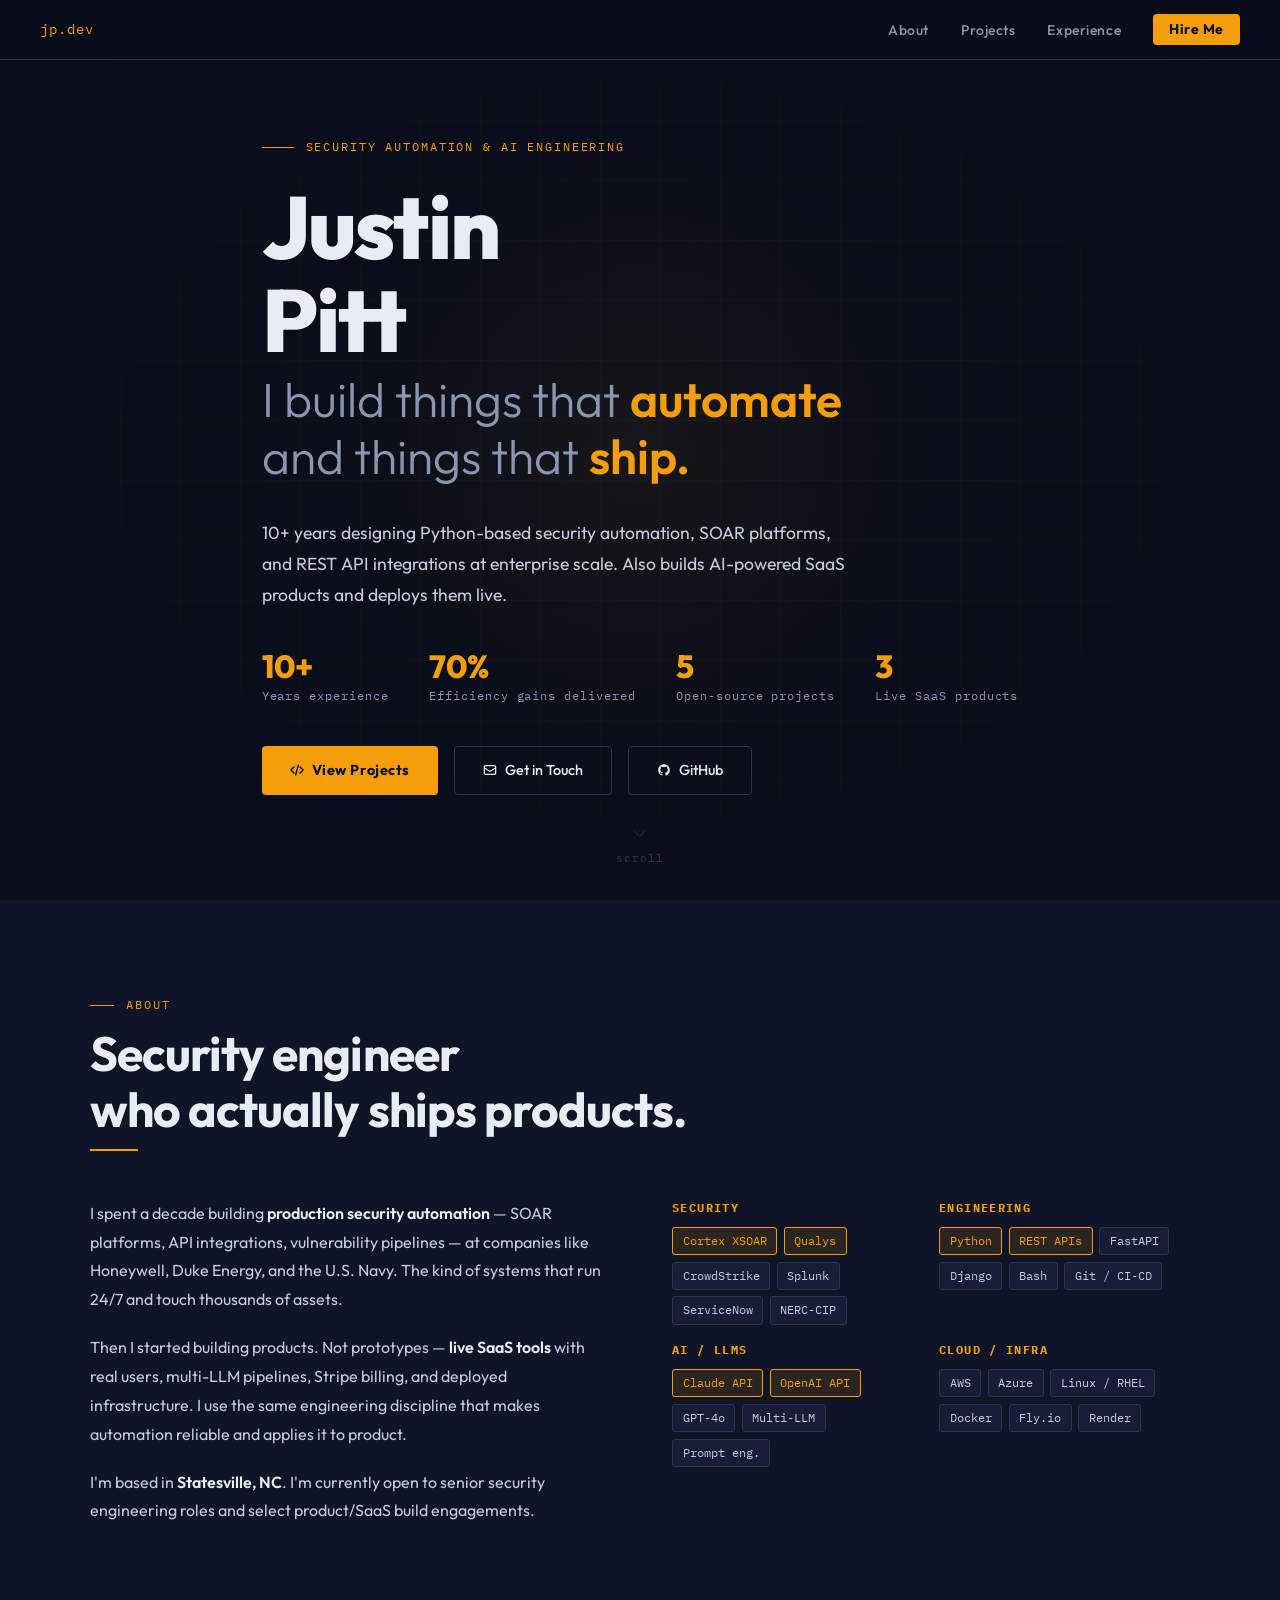
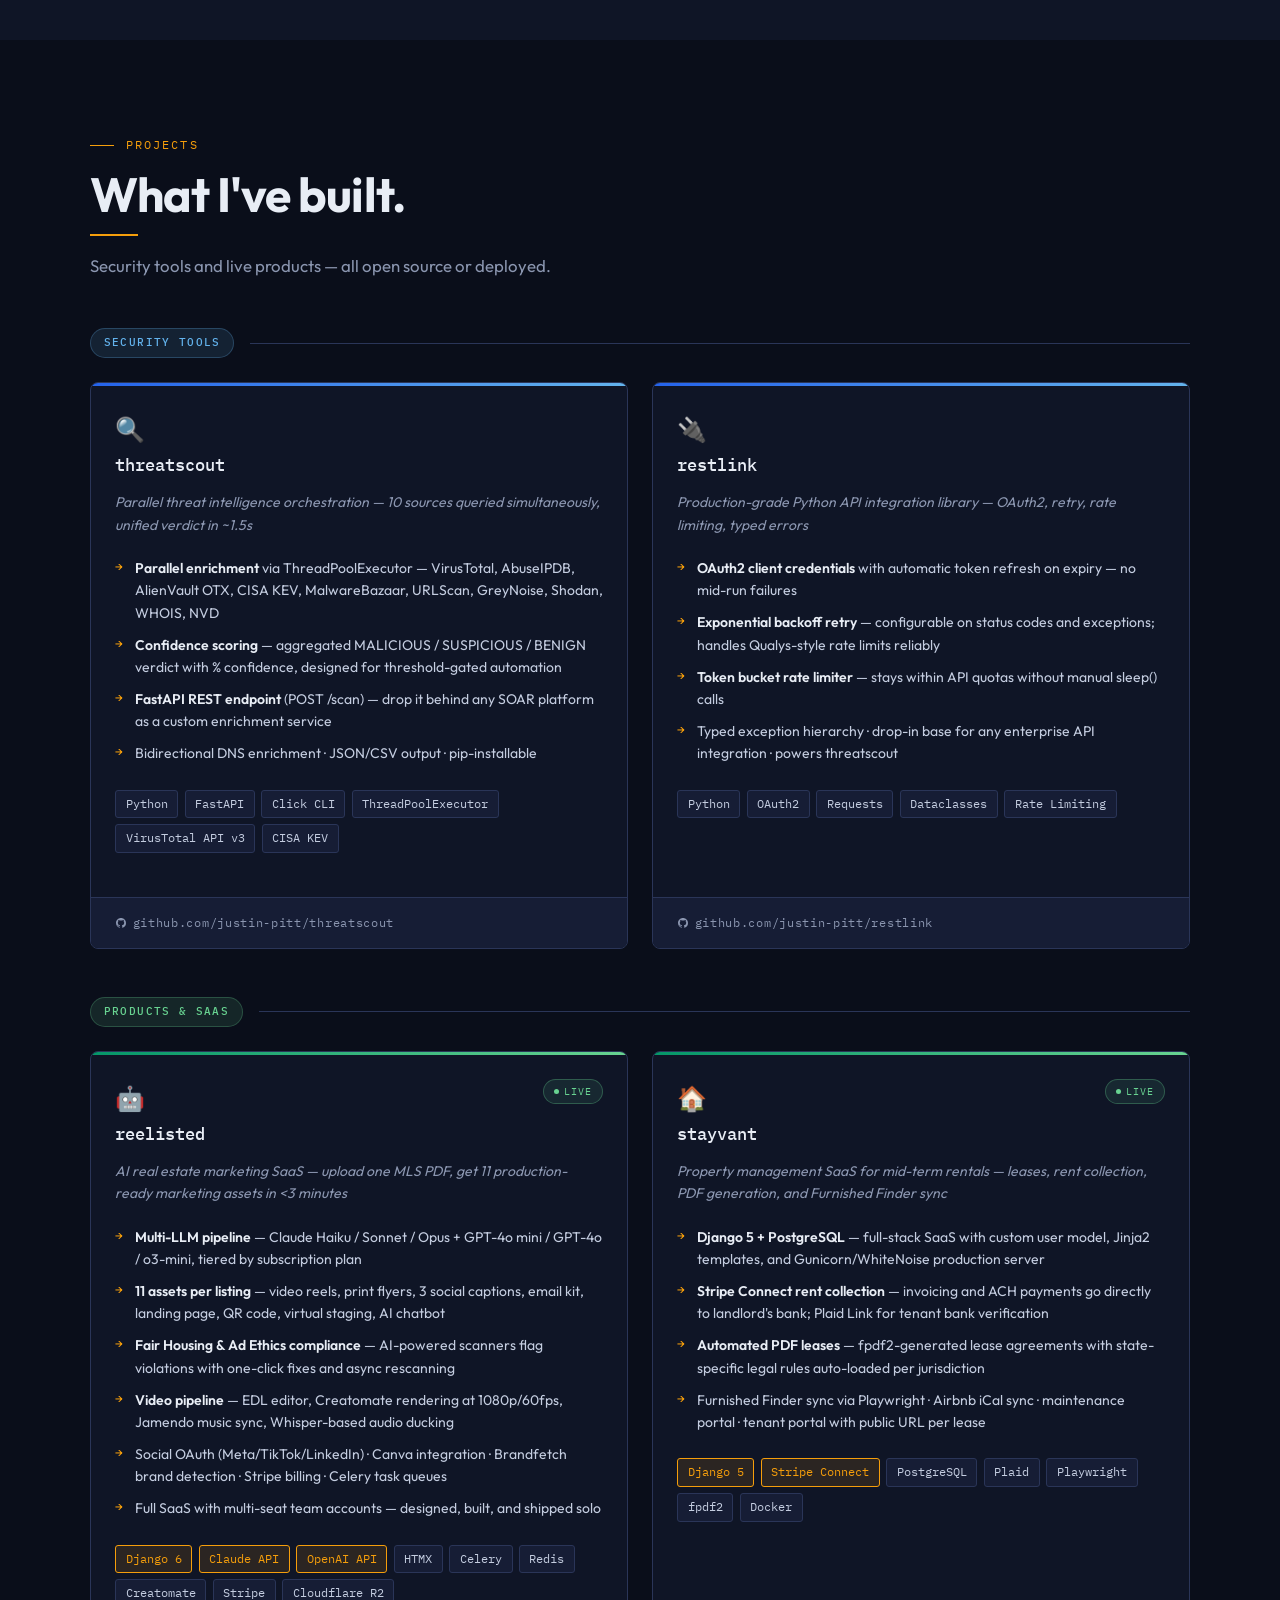
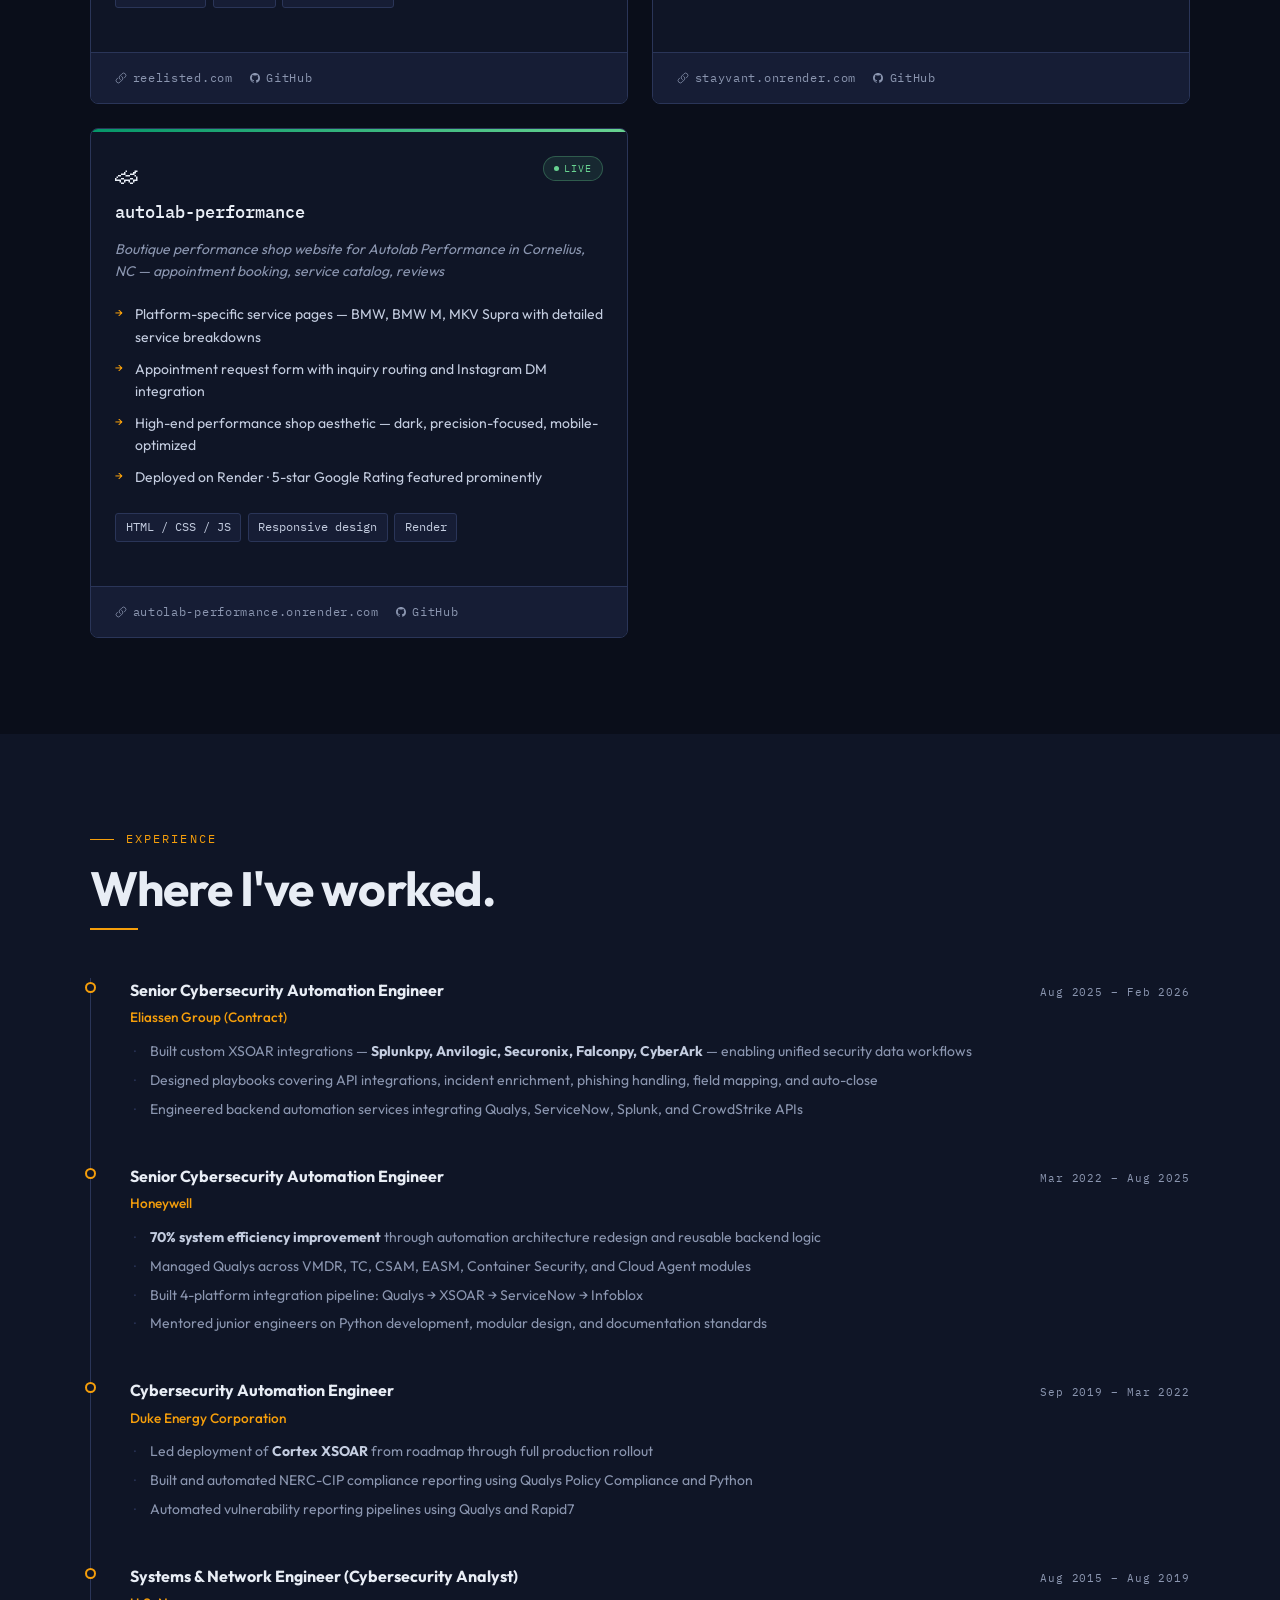
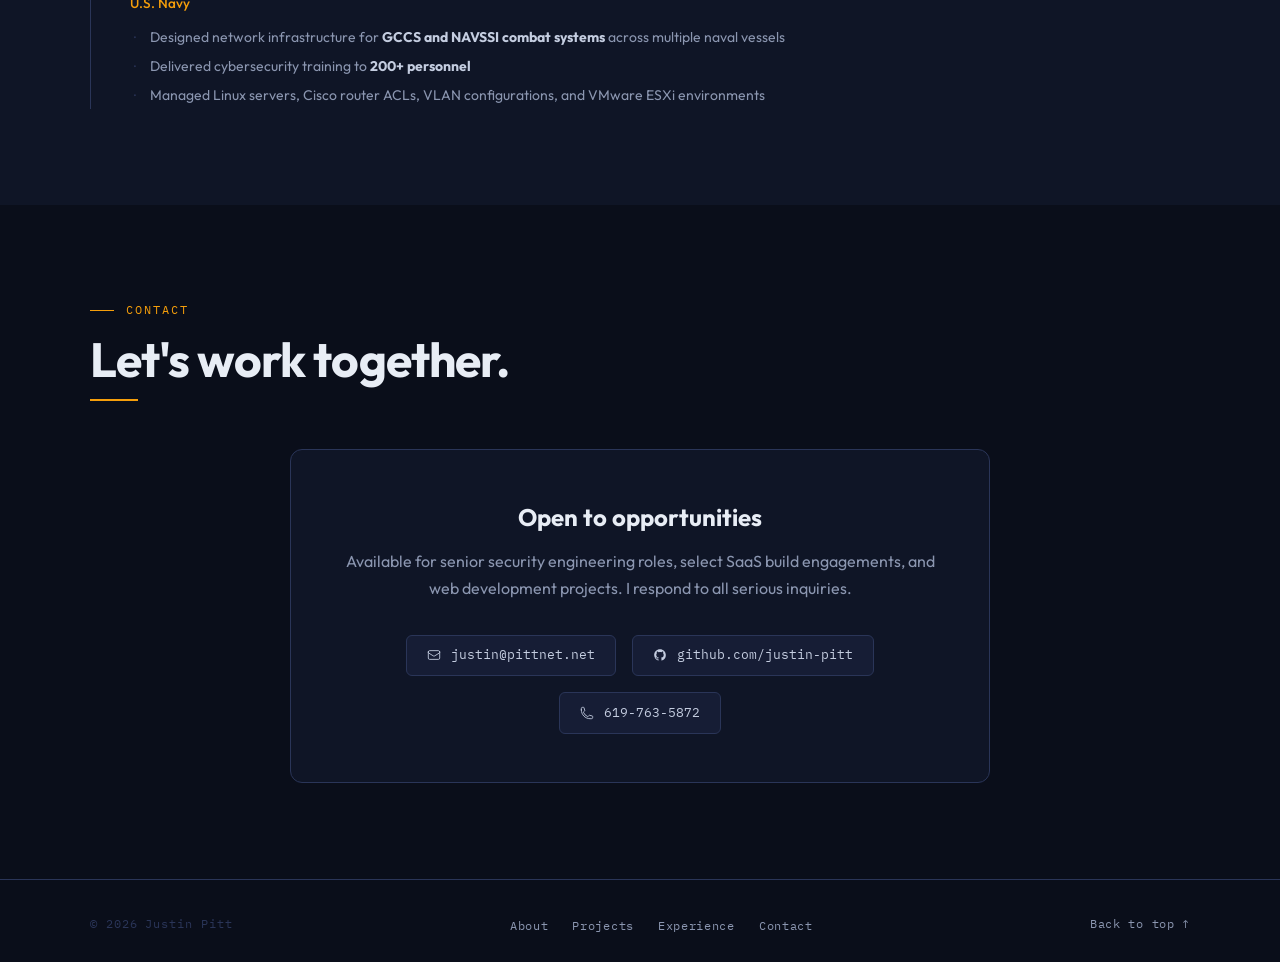
==== commit 56817658: "Update Reelisted card: add compliance, video pipeline, social OAuth, and custom domain Co-Authored-B" ====
--- a/index.html
+++ b/index.html
@@ -266,22 +266,27 @@
             <ul class="card-bullets">
               <li><strong>Multi-LLM pipeline</strong> — Claude Haiku / Sonnet / Opus + GPT-4o mini / GPT-4o / o3-mini, tiered by subscription plan</li>
               <li><strong>11 assets per listing</strong> — video reels, print flyers, 3 social captions, email kit, landing page, QR code, virtual staging, AI chatbot</li>
-              <li>Brandfetch API for automatic brand color extraction · Stripe billing · analytics dashboard · lead capture</li>
+              <li><strong>Fair Housing &amp; Ad Ethics compliance</strong> — AI-powered scanners flag violations with one-click fixes and async rescanning</li>
+              <li><strong>Video pipeline</strong> — EDL editor, Creatomate rendering at 1080p/60fps, Jamendo music sync, Whisper-based audio ducking</li>
+              <li>Social OAuth (Meta/TikTok/LinkedIn) · Canva integration · Brandfetch brand detection · Stripe billing · Celery task queues</li>
               <li>Full SaaS with multi-seat team accounts — designed, built, and shipped solo</li>
             </ul>
             <div class="card-tech">
+              <span class="tag highlight">Django 6</span>
               <span class="tag highlight">Claude API</span>
               <span class="tag highlight">OpenAI API</span>
-              <span class="tag">GPT-4o</span>
+              <span class="tag">HTMX</span>
+              <span class="tag">Celery</span>
+              <span class="tag">Redis</span>
               <span class="tag">Creatomate</span>
               <span class="tag">Stripe</span>
-              <span class="tag">FastAPI</span>
+              <span class="tag">Cloudflare R2</span>
             </div>
           </div>
           <div class="card-footer">
-            <a href="https://reelisted.onrender.com" target="_blank" rel="noopener" class="card-link">
+            <a href="https://reelisted.com" target="_blank" rel="noopener" class="card-link">
               <svg xmlns="http://www.w3.org/2000/svg" fill="none" viewBox="0 0 24 24" stroke-width="1.5" stroke="currentColor"><path stroke-linecap="round" stroke-linejoin="round" d="M13.19 8.688a4.5 4.5 0 0 1 1.242 7.244l-4.5 4.5a4.5 4.5 0 0 1-6.364-6.364l1.757-1.757m13.35-.622 1.757-1.757a4.5 4.5 0 0 0-6.364-6.364l-4.5 4.5a4.5 4.5 0 0 0 1.242 7.244"/></svg>
-              reelisted.onrender.com
+              reelisted.com
             </a>
             <a href="https://github.com/justin-pitt/reelisted" target="_blank" rel="noopener" class="card-link">
               <svg xmlns="http://www.w3.org/2000/svg" viewBox="0 0 24 24" fill="currentColor"><path d="M12 2C6.477 2 2 6.484 2 12.017c0 4.425 2.865 8.18 6.839 9.504.5.092.682-.217.682-.483 0-.237-.008-.868-.013-1.703-2.782.605-3.369-1.343-3.369-1.343-.454-1.158-1.11-1.466-1.11-1.466-.908-.62.069-.608.069-.608 1.003.07 1.531 1.032 1.531 1.032.892 1.53 2.341 1.088 2.91.832.092-.647.35-1.088.636-1.338-2.22-.253-4.555-1.113-4.555-4.951 0-1.093.39-1.988 1.029-2.688-.103-.253-.446-1.272.098-2.65 0 0 .84-.27 2.75 1.026A9.564 9.564 0 0112 6.844c.85.004 1.705.115 2.504.337 1.909-1.296 2.747-1.027 2.747-1.027.546 1.379.202 2.398.1 2.651.64.7 1.028 1.595 1.028 2.688 0 3.848-2.339 4.695-4.566 4.943.359.309.678.92.678 1.855 0 1.338-.012 2.419-.012 2.747 0 .268.18.58.688.482A10.019 10.019 0 0022 12.017C22 6.484 17.522 2 12 2z"/></svg>
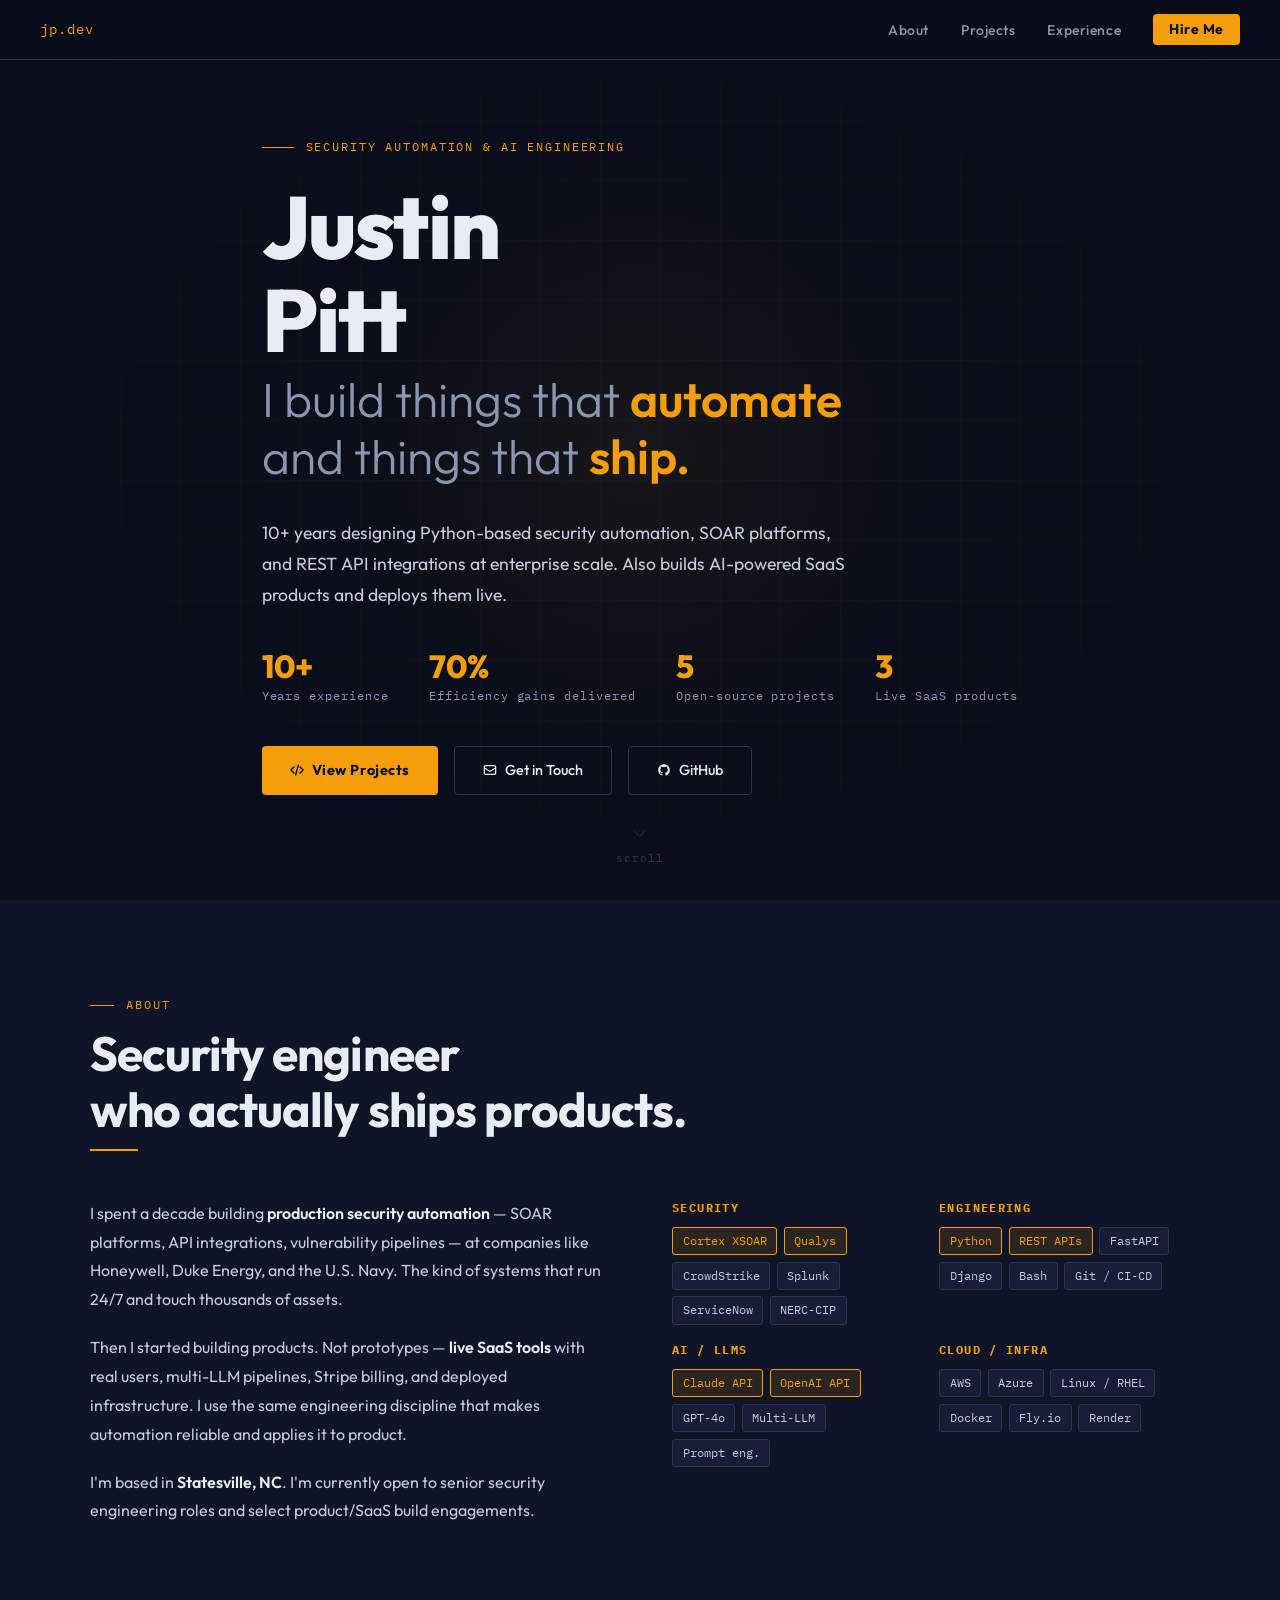
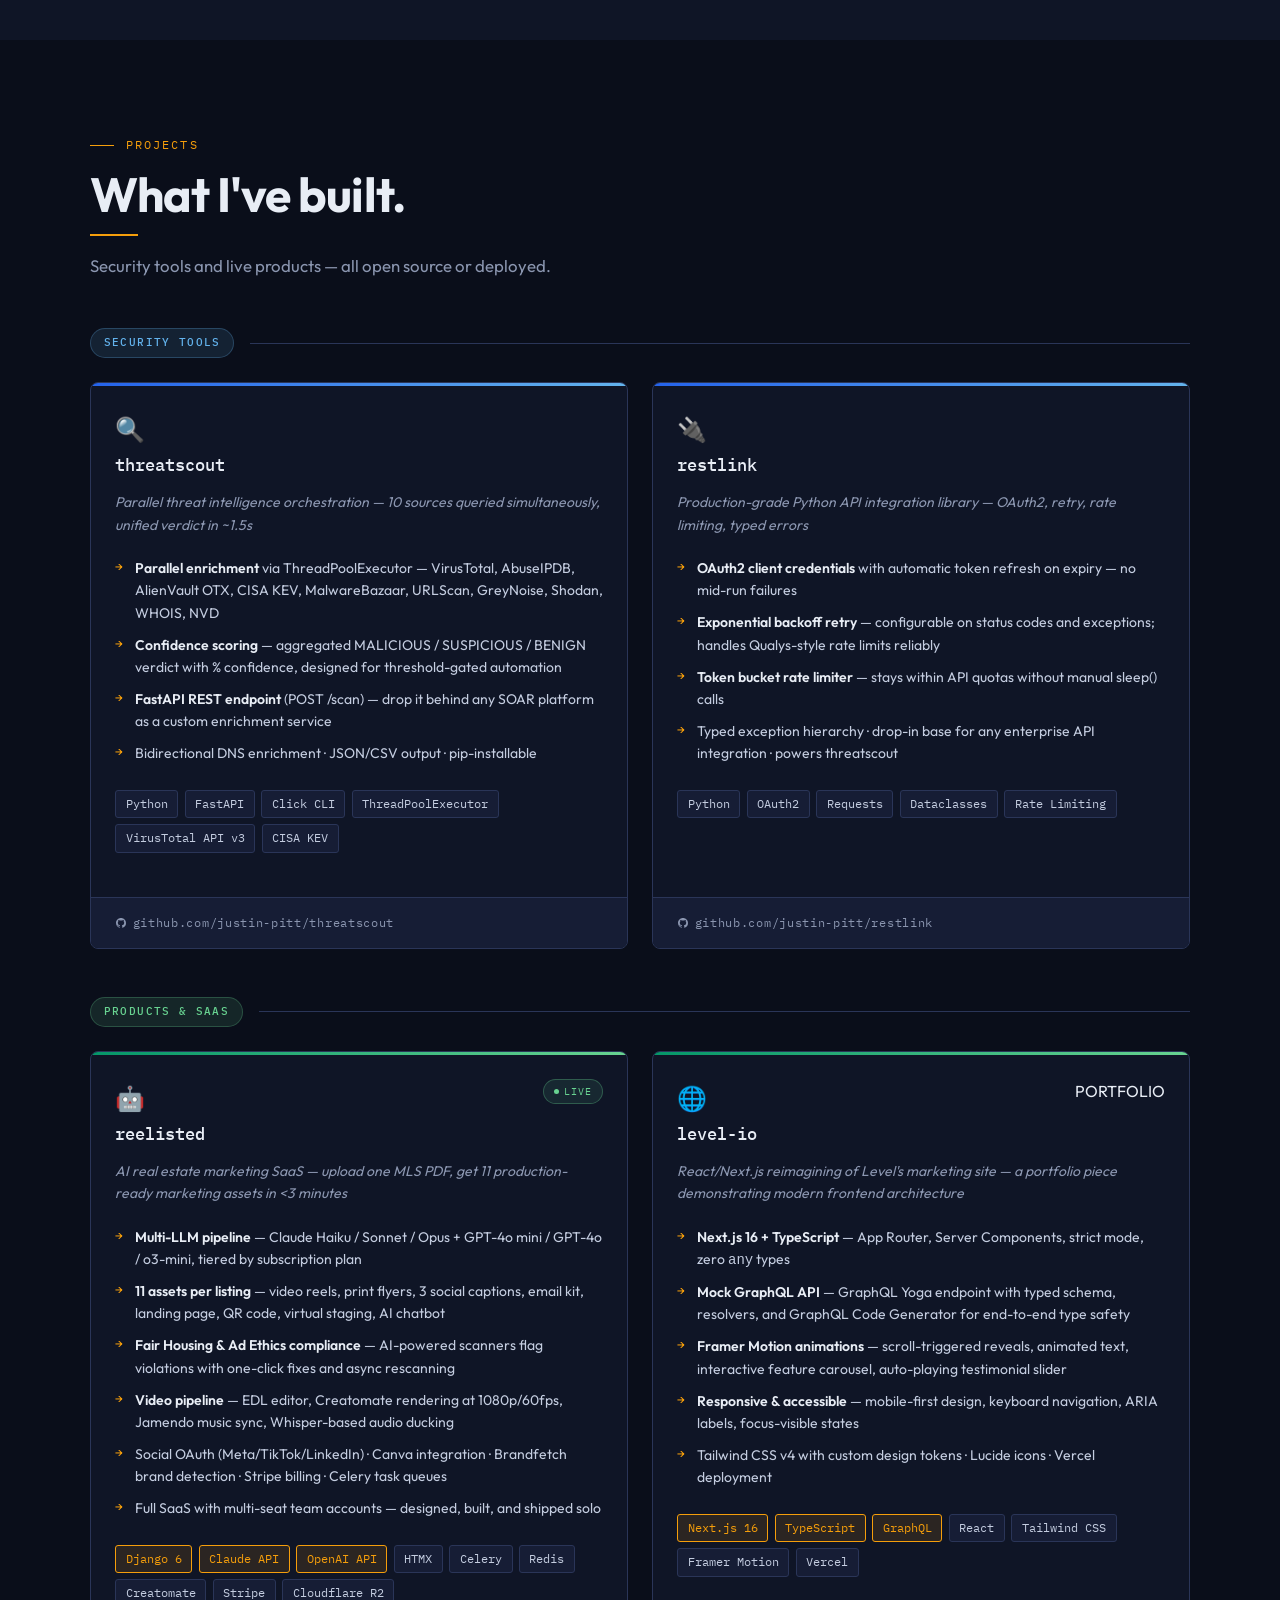
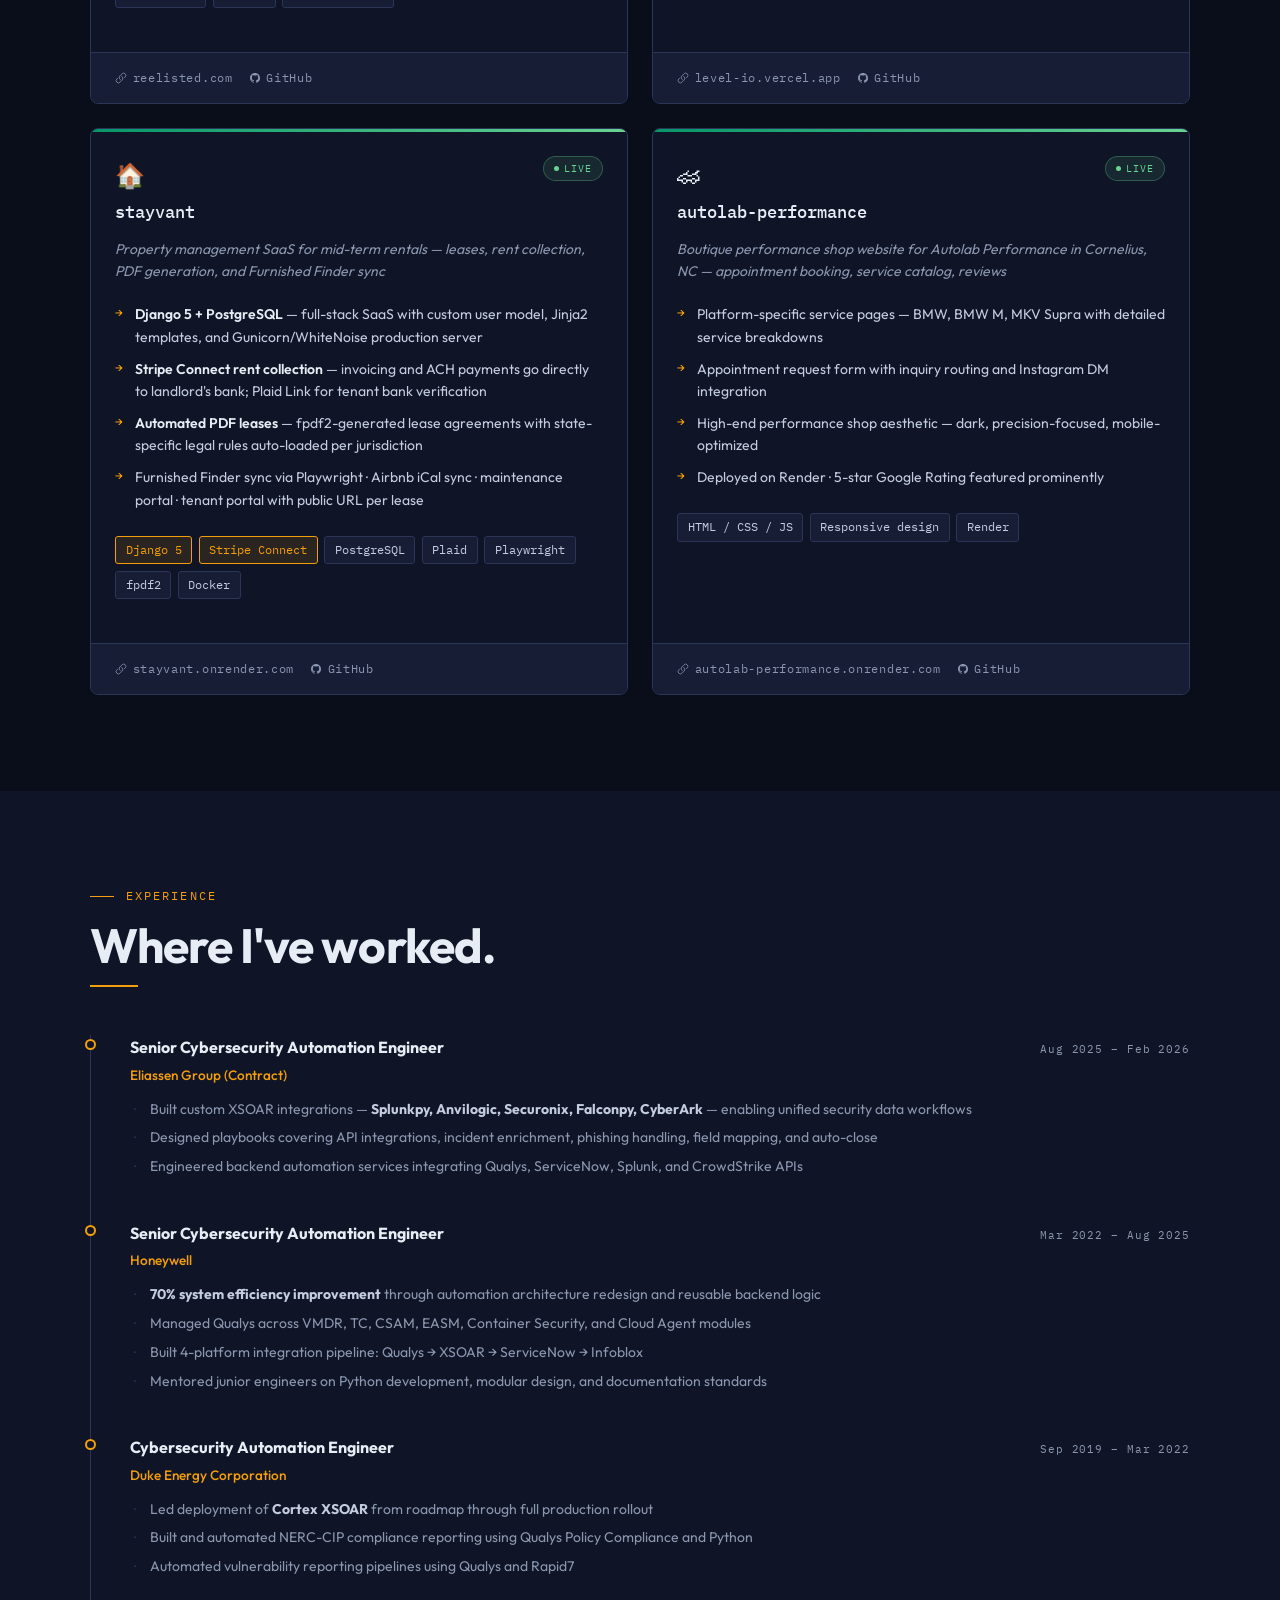
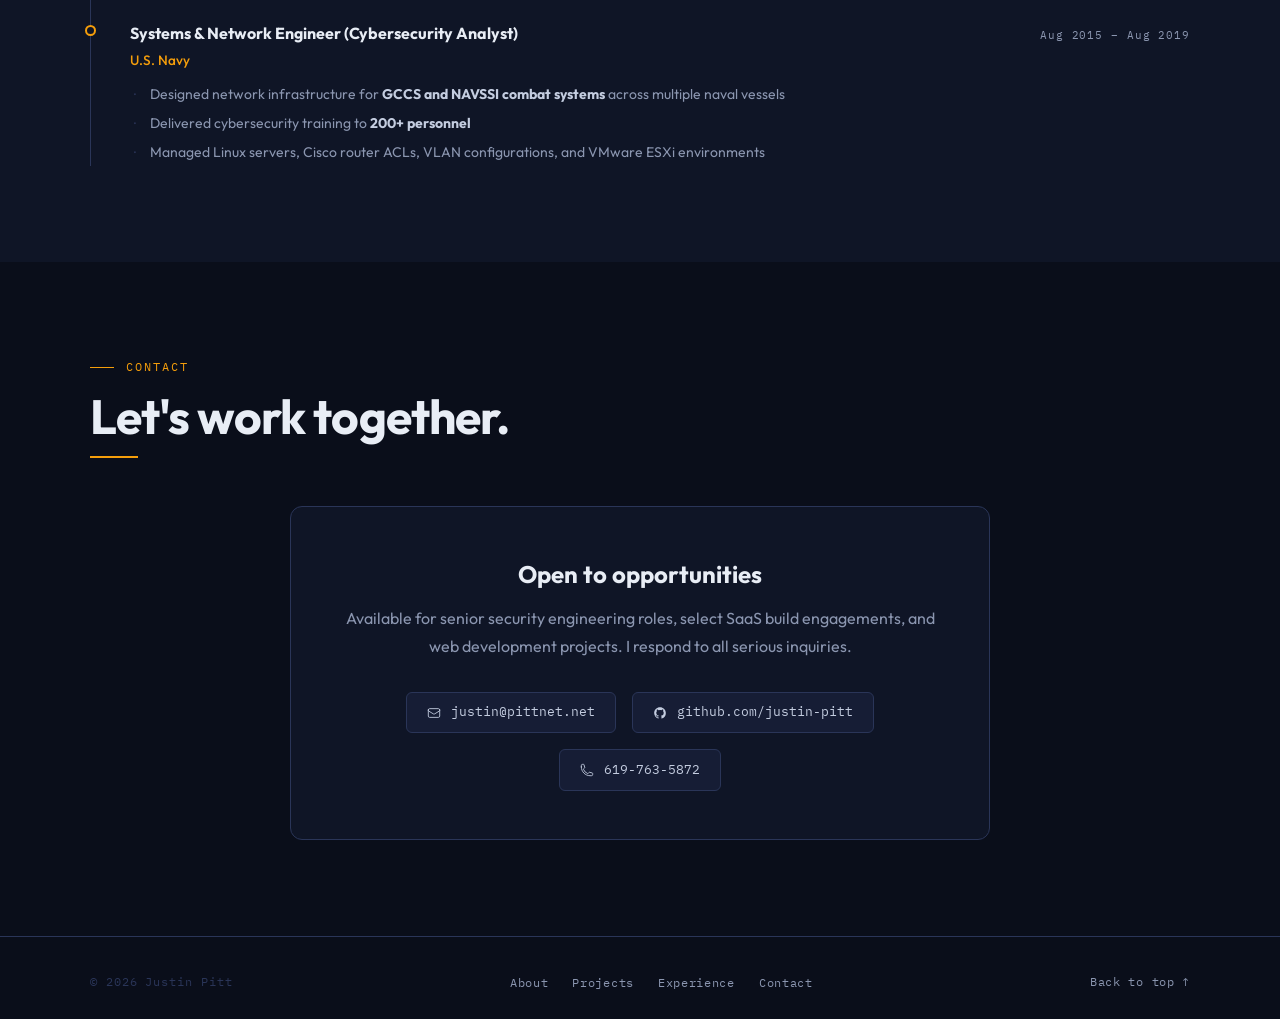
==== commit 70db299a: "Add level-io project card and resume (HTML + Markdown) - Add level-io React/Next.js project to portf" ====
--- a/index.html
+++ b/index.html
@@ -289,6 +289,47 @@
               reelisted.com
             </a>
             <a href="https://github.com/justin-pitt/reelisted" target="_blank" rel="noopener" class="card-link">
+              <svg xmlns="http://www.w3.org/2000/svg" viewBox="0 0 24 24" fill="currentColor"><path d="M12 2C6.477 2 2 6.484 2 12.017c0 4.425 2.865 8.18 6.839 9.504.5.092.682-.217.682-.483 0-.237-.008-.868-.013-1.703-2.782.605-3.369-1.343-3.369-1.343-.454-1.158-1.11-1.466-1.11-1.466-.908-.62.069-.608.069-.608 1.003.07 1.531 1.032 1.531 1.032.892 1.53 2.341 1.088 2.91.832.092-.647.35-1.088.636-1.338-2.22-.253-4.555-1.113-4.555-4.951 0-1.093.39-1.988 1.029-2.688-.103-.253-.446-1.272.098-2.65 0 0 .84-.27 2.75 1.026A9.564 9.564 0 0112 6.844c.85.004 1.705.115 2.504.337 1.909-1.296 2.747-1.027 2.747-1.027.546 1.379.202 2.398.1 2.651.64.7 1.028 1.595 1.028 2.688 0 3.848-2.339 4.695-4.566 4.943.359.309.678.92.678 1.855 0 1.338-.012 2.419-.012 2.747 0 .268.18.58.688.482A10.019 10.019 0 0022 12.017C22 6.484 17.522 2 12 2z"/></svg>
+              GitHub
+            </a>
+          </div>
+        </div>
+
+        <!-- level-io -->
+        <div class="project-card fade-in">
+          <div class="card-accent-bar accent-product"></div>
+          <div class="card-body">
+            <div class="card-header">
+              <div class="card-title-group">
+                <span class="card-emoji">&#x1F310;</span>
+                <div class="card-title">level-io</div>
+              </div>
+              <span class="card-wip">PORTFOLIO</span>
+            </div>
+            <div class="card-tagline">React/Next.js reimagining of Level's marketing site — a portfolio piece demonstrating modern frontend architecture</div>
+            <ul class="card-bullets">
+              <li><strong>Next.js 16 + TypeScript</strong> — App Router, Server Components, strict mode, zero <code>any</code> types</li>
+              <li><strong>Mock GraphQL API</strong> — GraphQL Yoga endpoint with typed schema, resolvers, and GraphQL Code Generator for end-to-end type safety</li>
+              <li><strong>Framer Motion animations</strong> — scroll-triggered reveals, animated text, interactive feature carousel, auto-playing testimonial slider</li>
+              <li><strong>Responsive &amp; accessible</strong> — mobile-first design, keyboard navigation, ARIA labels, focus-visible states</li>
+              <li>Tailwind CSS v4 with custom design tokens &middot; Lucide icons &middot; Vercel deployment</li>
+            </ul>
+            <div class="card-tech">
+              <span class="tag highlight">Next.js 16</span>
+              <span class="tag highlight">TypeScript</span>
+              <span class="tag highlight">GraphQL</span>
+              <span class="tag">React</span>
+              <span class="tag">Tailwind CSS</span>
+              <span class="tag">Framer Motion</span>
+              <span class="tag">Vercel</span>
+            </div>
+          </div>
+          <div class="card-footer">
+            <a href="https://level-io.vercel.app" target="_blank" rel="noopener" class="card-link">
+              <svg xmlns="http://www.w3.org/2000/svg" fill="none" viewBox="0 0 24 24" stroke-width="1.5" stroke="currentColor"><path stroke-linecap="round" stroke-linejoin="round" d="M13.19 8.688a4.5 4.5 0 0 1 1.242 7.244l-4.5 4.5a4.5 4.5 0 0 1-6.364-6.364l1.757-1.757m13.35-.622 1.757-1.757a4.5 4.5 0 0 0-6.364-6.364l-4.5 4.5a4.5 4.5 0 0 0 1.242 7.244"/></svg>
+              level-io.vercel.app
+            </a>
+            <a href="https://github.com/justin-pitt/level-io" target="_blank" rel="noopener" class="card-link">
               <svg xmlns="http://www.w3.org/2000/svg" viewBox="0 0 24 24" fill="currentColor"><path d="M12 2C6.477 2 2 6.484 2 12.017c0 4.425 2.865 8.18 6.839 9.504.5.092.682-.217.682-.483 0-.237-.008-.868-.013-1.703-2.782.605-3.369-1.343-3.369-1.343-.454-1.158-1.11-1.466-1.11-1.466-.908-.62.069-.608.069-.608 1.003.07 1.531 1.032 1.531 1.032.892 1.53 2.341 1.088 2.91.832.092-.647.35-1.088.636-1.338-2.22-.253-4.555-1.113-4.555-4.951 0-1.093.39-1.988 1.029-2.688-.103-.253-.446-1.272.098-2.65 0 0 .84-.27 2.75 1.026A9.564 9.564 0 0112 6.844c.85.004 1.705.115 2.504.337 1.909-1.296 2.747-1.027 2.747-1.027.546 1.379.202 2.398.1 2.651.64.7 1.028 1.595 1.028 2.688 0 3.848-2.339 4.695-4.566 4.943.359.309.678.92.678 1.855 0 1.338-.012 2.419-.012 2.747 0 .268.18.58.688.482A10.019 10.019 0 0022 12.017C22 6.484 17.522 2 12 2z"/></svg>
               GitHub
             </a>
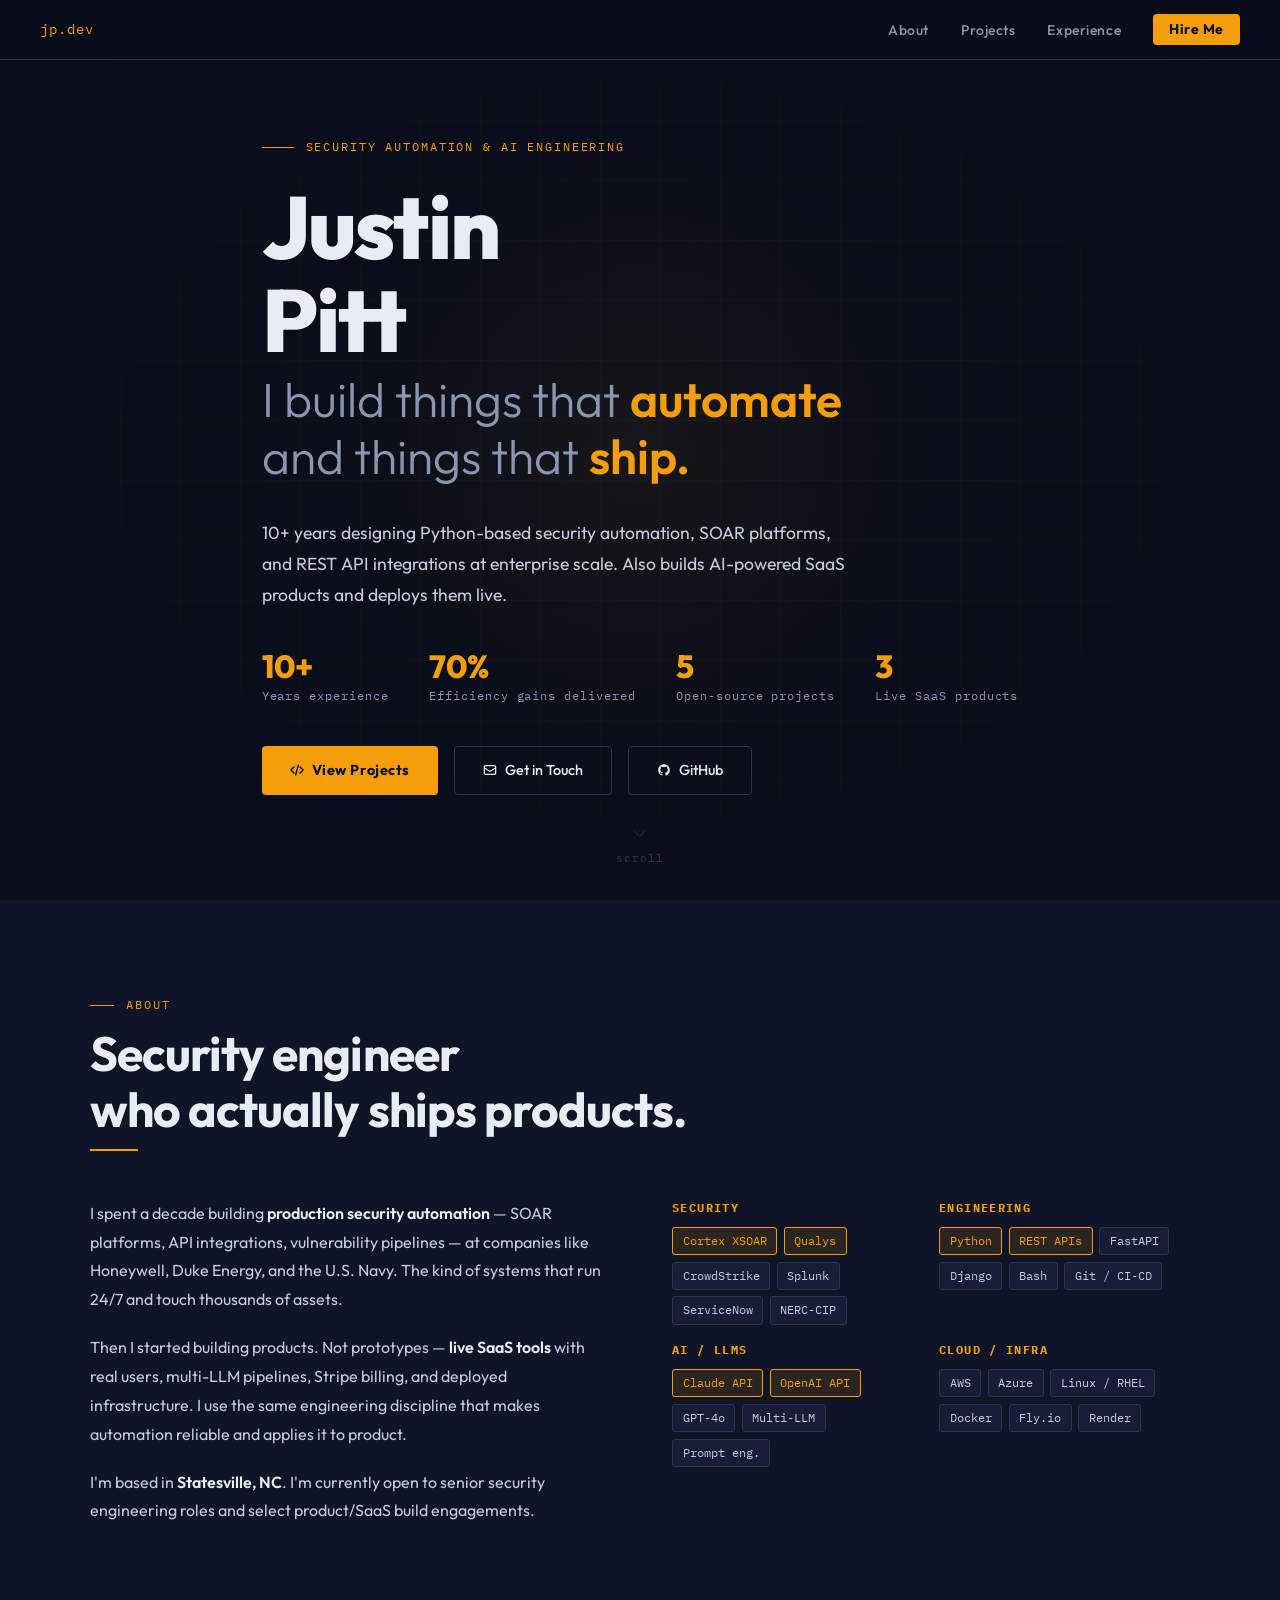
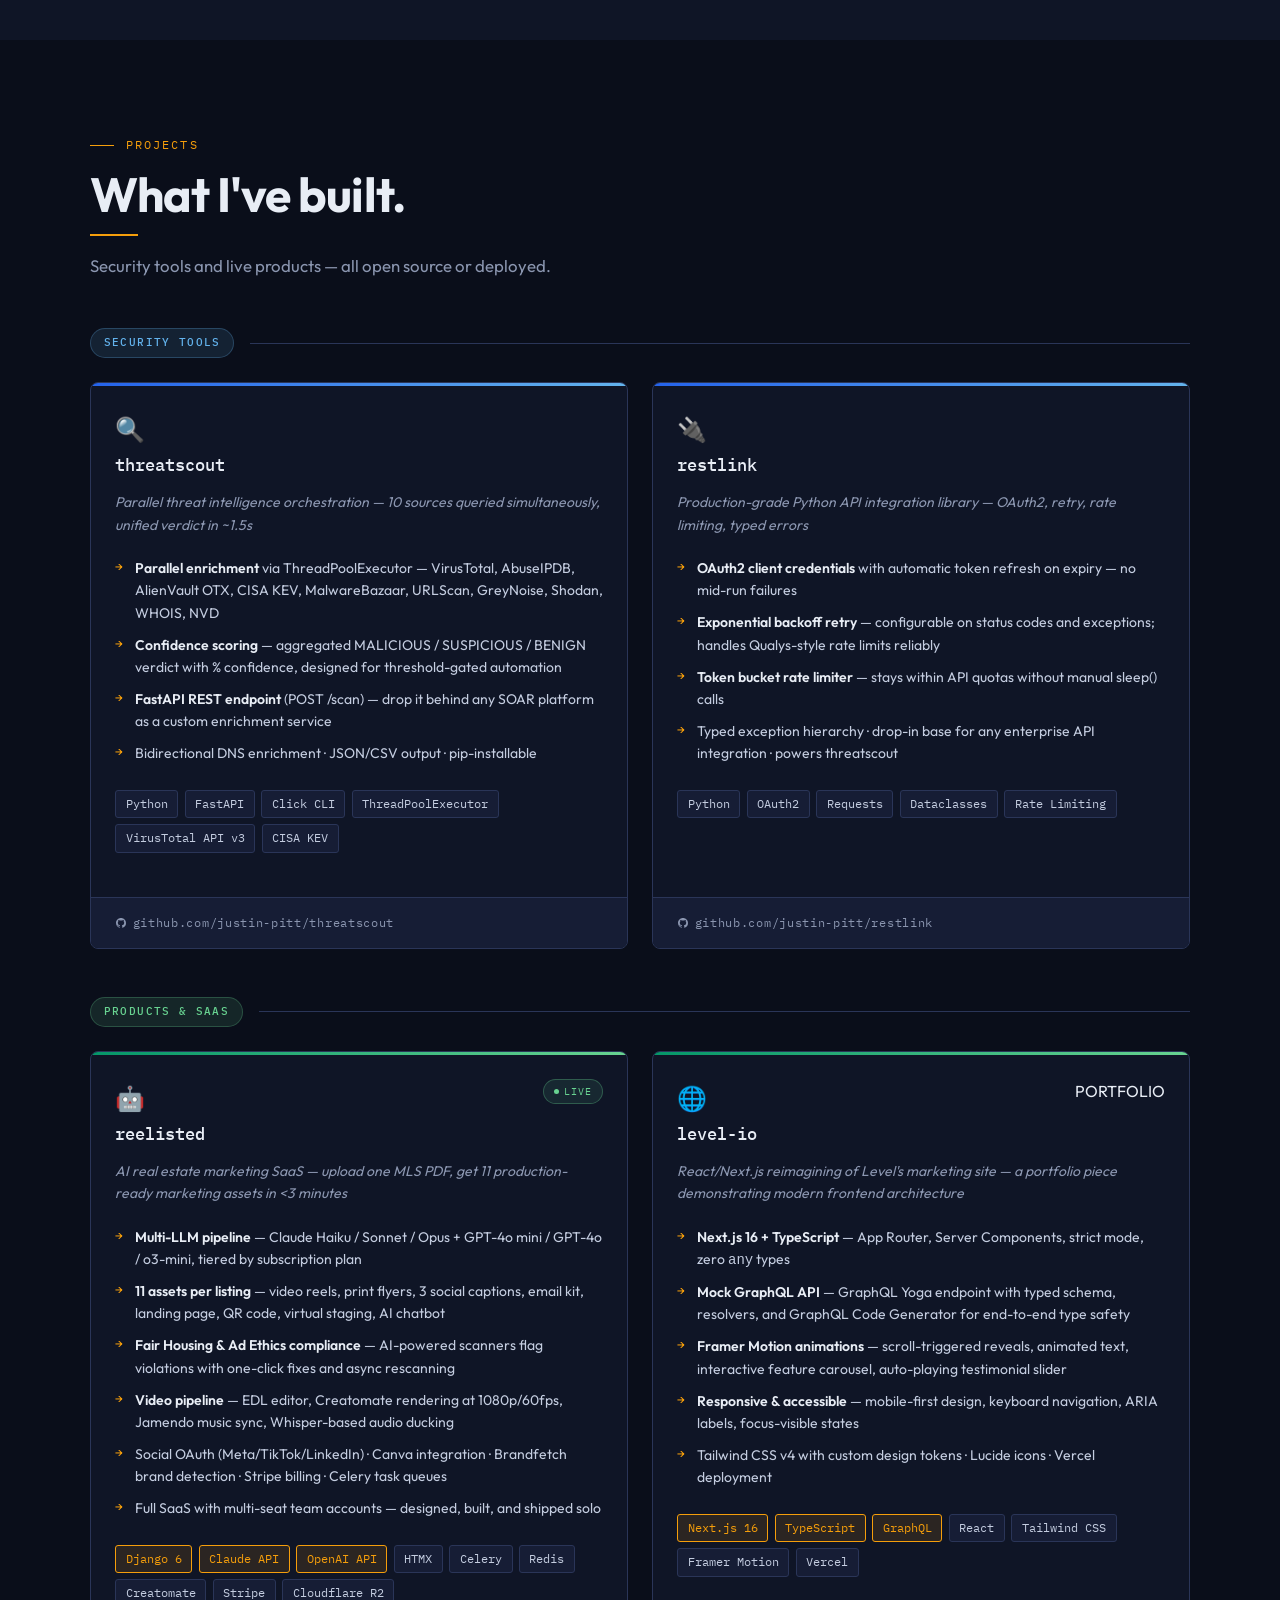
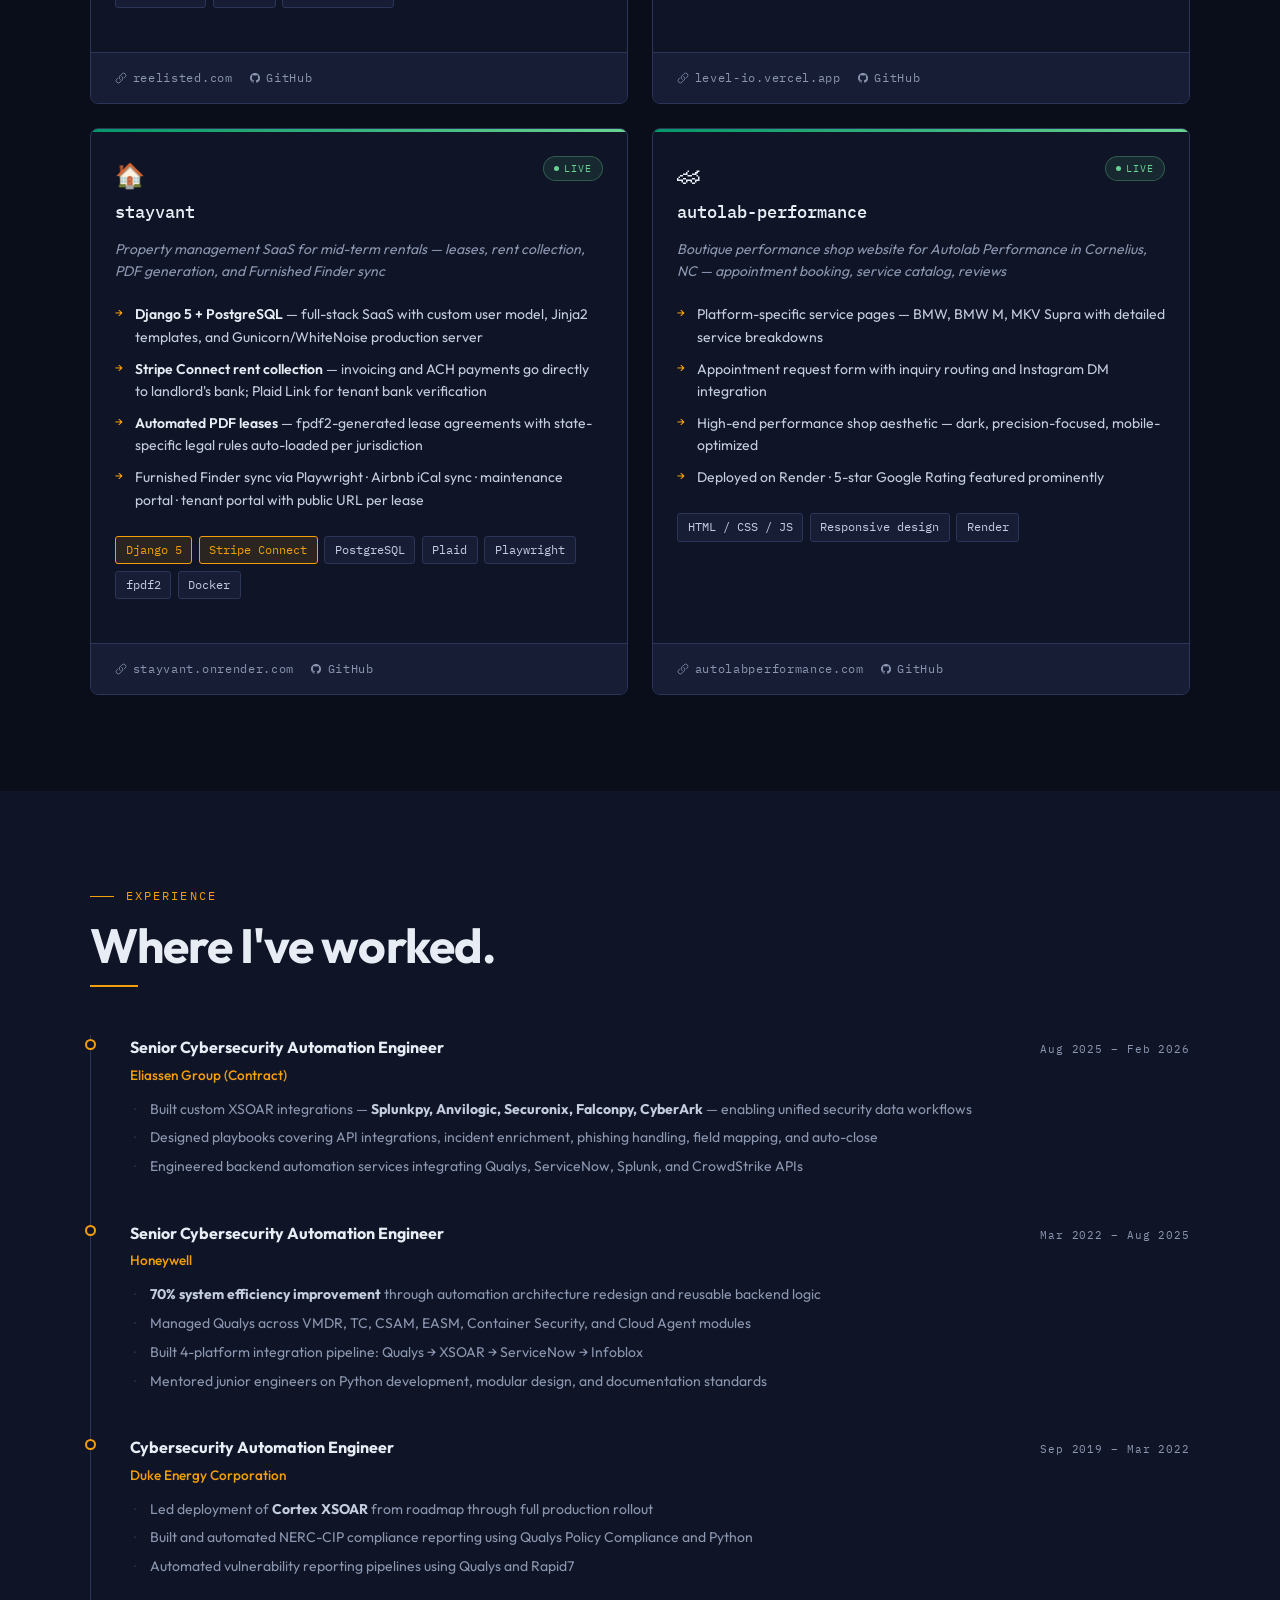
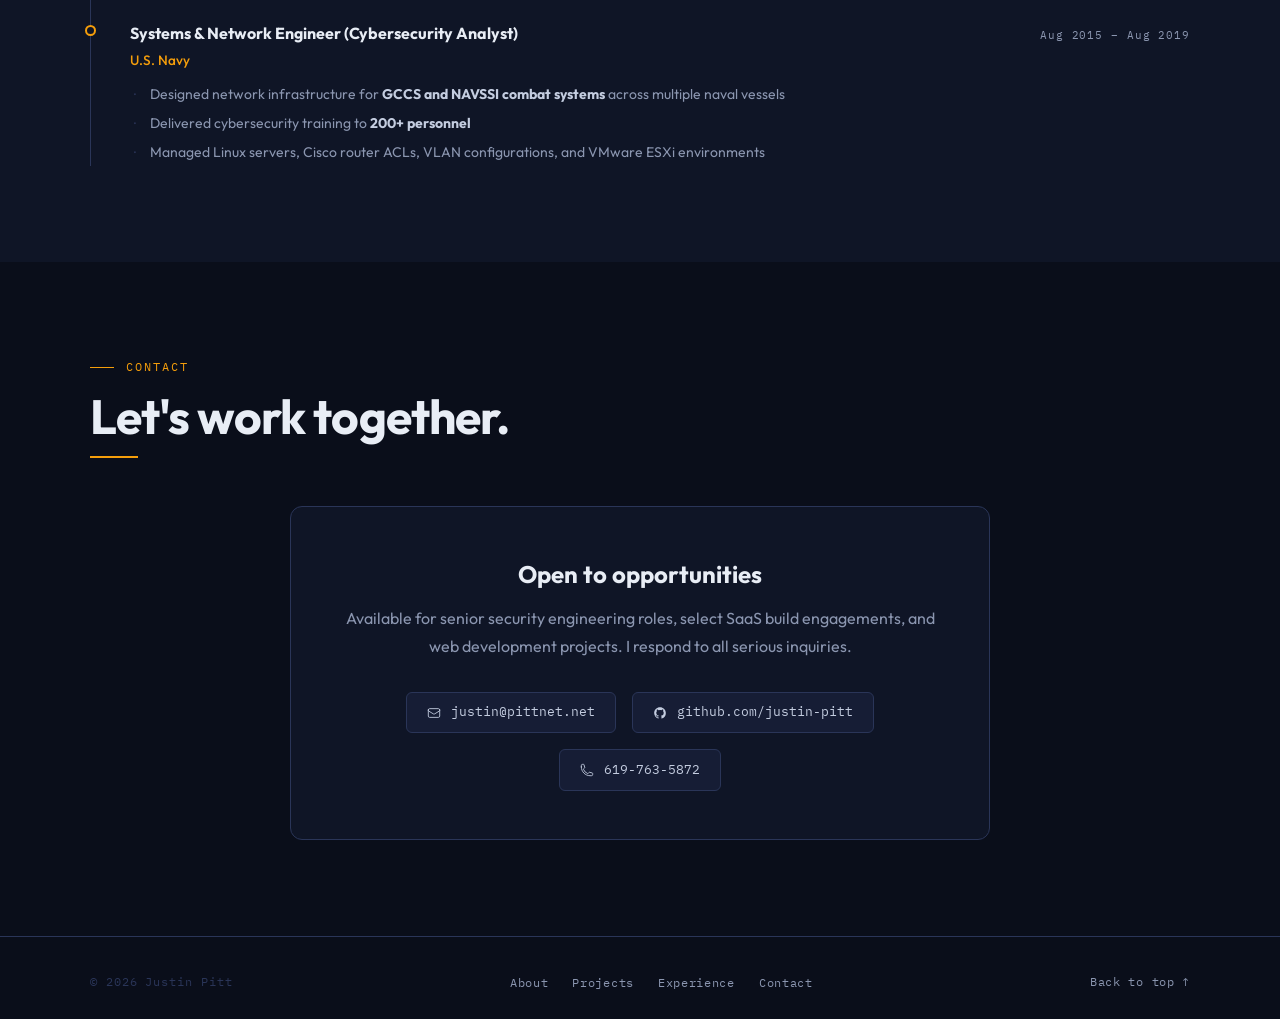
==== commit eec4bfb9: "Update autolab-performance link to custom domain Co-Authored-By: Claude Opus 4.6 (1M context) <norep" ====
--- a/index.html
+++ b/index.html
@@ -401,9 +401,9 @@
             </div>
           </div>
           <div class="card-footer">
-            <a href="https://autolab-performance.onrender.com" target="_blank" rel="noopener" class="card-link">
+            <a href="https://autolabperformance.com" target="_blank" rel="noopener" class="card-link">
               <svg xmlns="http://www.w3.org/2000/svg" fill="none" viewBox="0 0 24 24" stroke-width="1.5" stroke="currentColor"><path stroke-linecap="round" stroke-linejoin="round" d="M13.19 8.688a4.5 4.5 0 0 1 1.242 7.244l-4.5 4.5a4.5 4.5 0 0 1-6.364-6.364l1.757-1.757m13.35-.622 1.757-1.757a4.5 4.5 0 0 0-6.364-6.364l-4.5 4.5a4.5 4.5 0 0 0 1.242 7.244"/></svg>
-              autolab-performance.onrender.com
+              autolabperformance.com
             </a>
             <a href="https://github.com/justin-pitt/autolab-performance-py" target="_blank" rel="noopener" class="card-link">
               <svg xmlns="http://www.w3.org/2000/svg" viewBox="0 0 24 24" fill="currentColor"><path d="M12 2C6.477 2 2 6.484 2 12.017c0 4.425 2.865 8.18 6.839 9.504.5.092.682-.217.682-.483 0-.237-.008-.868-.013-1.703-2.782.605-3.369-1.343-3.369-1.343-.454-1.158-1.11-1.466-1.11-1.466-.908-.62.069-.608.069-.608 1.003.07 1.531 1.032 1.531 1.032.892 1.53 2.341 1.088 2.91.832.092-.647.35-1.088.636-1.338-2.22-.253-4.555-1.113-4.555-4.951 0-1.093.39-1.988 1.029-2.688-.103-.253-.446-1.272.098-2.65 0 0 .84-.27 2.75 1.026A9.564 9.564 0 0112 6.844c.85.004 1.705.115 2.504.337 1.909-1.296 2.747-1.027 2.747-1.027.546 1.379.202 2.398.1 2.651.64.7 1.028 1.595 1.028 2.688 0 3.848-2.339 4.695-4.566 4.943.359.309.678.92.678 1.855 0 1.338-.012 2.419-.012 2.747 0 .268.18.58.688.482A10.019 10.019 0 0022 12.017C22 6.484 17.522 2 12 2z"/></svg>
